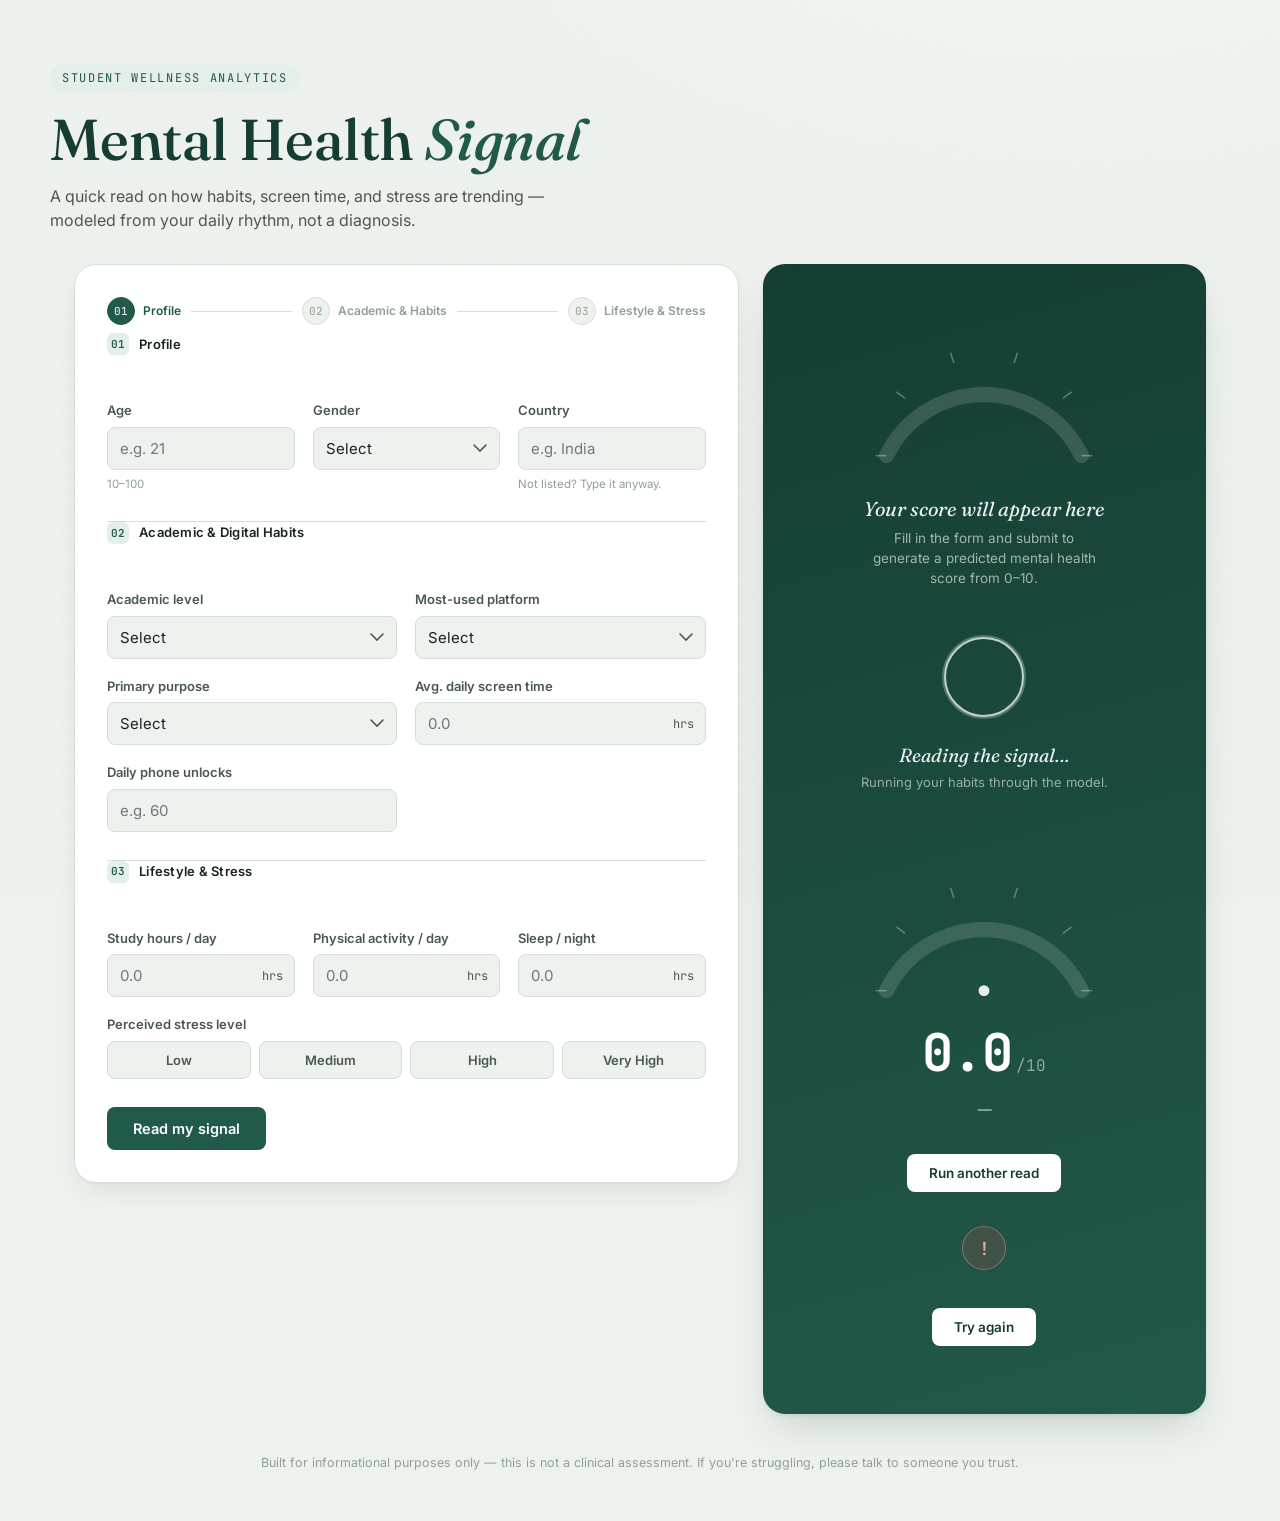
==== index.html @ 987cf957 "Add dynamic form progress indicator" ====
<!DOCTYPE html>
<html lang="en">
<head>
<meta charset="UTF-8" />
<meta name="viewport" content="width=device-width, initial-scale=1.0" />
<title>Mental Health Signal — Student Wellness Analytics</title>
<link rel="preconnect" href="https://fonts.googleapis.com">
<link rel="preconnect" href="https://fonts.gstatic.com" crossorigin>
<link href="https://fonts.googleapis.com/css2?family=Fraunces:ital,opsz,wght@0,9..144,400;0,9..144,500;0,9..144,600;1,9..144,500&family=Inter:wght@400;500;600;700&family=JetBrains+Mono:wght@400;500;700&display=swap" rel="stylesheet">
<link rel="stylesheet" href="style.css" />
</head>
<body>

<div class="noise-overlay" aria-hidden="true"></div>

<header class="site-header">
  <div class="header-inner">
    <span class="eyebrow">Student Wellness Analytics</span>
    <h1 class="title">Mental Health <em>Signal</em></h1>
    <p class="subtitle">A quick read on how habits, screen time, and stress are trending — modeled from your daily rhythm, not a diagnosis.</p>
  </div>
</header>

<main class="layout">

  <!-- FORM PANEL -->
  <section class="panel form-panel" aria-labelledby="form-heading">
    <form id="predict-form" novalidate>
      <div class="form-progress">
    <div class="progress-step active" data-step="1">
        <span>01</span>
        <p>Profile</p>
    </div>

    <div class="progress-line"></div>

    <div class="progress-step" data-step="2">
        <span>02</span>
        <p>Academic & Habits</p>
    </div>

    <div class="progress-line"></div>

    <div class="progress-step" data-step="3">
        <span>03</span>
        <p>Lifestyle & Stress</p>
    </div>
</div>

      <fieldset class="group form-step" data-step="1">
        <legend><span class="legend-index">01</span> Profile</legend>
        <div class="grid grid-3">
          <div class="field">
            <label for="age">Age</label>
            <input type="number" id="age" name="age" min="10" max="100" step="1" required placeholder="e.g. 21" />
            <span class="hint">10–100</span>
            <span class="error-msg" data-for="age"></span>
          </div>
          <div class="field">
            <label for="gender">Gender</label>
            <select id="gender" name="gender" required>
              <option value="" disabled selected hidden>Select</option>
              <option value="Male">Male</option>
              <option value="Female">Female</option>
            </select>
            <span class="error-msg" data-for="gender"></span>
          </div>
          <div class="field">
            <label for="country">Country</label>
            <input type="text" id="country" name="country" list="country-list" required placeholder="e.g. India" autocomplete="off" />
            <datalist id="country-list">
              <option value="India"></option>
              <option value="USA"></option>
              <option value="Canada"></option>
              <option value="Australia"></option>
              <option value="UK"></option>
              <option value="Germany"></option>
              <option value="Mexico"></option>
              <option value="Turkey"></option>
              <option value="France"></option>
            </datalist>
            <span class="hint">Not listed? Type it anyway.</span>
            <span class="error-msg" data-for="country"></span>
          </div>
        </div>
      </fieldset>

      <fieldset class="group form-step" data-step="2">
        <legend><span class="legend-index">02</span> Academic &amp; Digital Habits</legend>
        <div class="grid grid-2">
          <div class="field">
            <label for="academic_level">Academic level</label>
            <select id="academic_level" name="academic_level" required>
              <option value="" disabled selected hidden>Select</option>
              <option value="High School">High School</option>
              <option value="Undergraduate">Undergraduate</option>
              <option value="Graduate">Graduate</option>
            </select>
            <span class="error-msg" data-for="academic_level"></span>
          </div>
          <div class="field">
            <label for="most_used_platform">Most-used platform</label>
            <select id="most_used_platform" name="most_used_platform" required>
              <option value="" disabled selected hidden>Select</option>
              <option value="Facebook">Facebook</option>
              <option value="Instagram">Instagram</option>
              <option value="Snapchat">Snapchat</option>
              <option value="Twitter">Twitter</option>
              <option value="YouTube">YouTube</option>
              <option value="TikTok">TikTok</option>
              <option value="LinkedIn">LinkedIn</option>
              <option value="LINE">LINE</option>
              <option value="KakaoTalk">KakaoTalk</option>
              <option value="VKontakte">VKontakte</option>
              <option value="WhatsApp">WhatsApp</option>
              <option value="WeChat">WeChat</option>
            </select>
            <span class="error-msg" data-for="most_used_platform"></span>
          </div>
          <div class="field">
            <label for="purpose_of_use">Primary purpose</label>
            <select id="purpose_of_use" name="purpose_of_use" required>
              <option value="" disabled selected hidden>Select</option>
              <option value="Networking">Networking</option>
              <option value="Education">Education</option>
              <option value="Entertainment">Entertainment</option>
              <option value="News">News</option>
            </select>
            <span class="error-msg" data-for="purpose_of_use"></span>
          </div>
          <div class="field">
            <label for="avg_daily_usage_hours">Avg. daily screen time</label>
            <div class="unit-input">
              <input type="number" id="avg_daily_usage_hours" name="avg_daily_usage_hours" min="0" max="24" step="0.1" required placeholder="0.0" />
              <span class="unit">hrs</span>
            </div>
            <span class="error-msg" data-for="avg_daily_usage_hours"></span>
          </div>
          <div class="field">
            <label for="daily_unlocks">Daily phone unlocks</label>
            <input type="number" id="daily_unlocks" name="daily_unlocks" min="0" step="1" required placeholder="e.g. 60" />
            <span class="error-msg" data-for="daily_unlocks"></span>
          </div>
        </div>
      </fieldset>

      <fieldset class="group form-step" data-step="3">
        <legend><span class="legend-index">03</span> Lifestyle &amp; Stress</legend>
        <div class="grid grid-3">
          <div class="field">
            <label for="study_hours">Study hours / day</label>
            <div class="unit-input">
              <input type="number" id="study_hours" name="study_hours" min="0" max="24" step="0.1" required placeholder="0.0" />
              <span class="unit">hrs</span>
            </div>
            <span class="error-msg" data-for="study_hours"></span>
          </div>
          <div class="field">
            <label for="physical_activity_hours">Physical activity / day</label>
            <div class="unit-input">
              <input type="number" id="physical_activity_hours" name="physical_activity_hours" min="0" max="24" step="0.1" required placeholder="0.0" />
              <span class="unit">hrs</span>
            </div>
            <span class="error-msg" data-for="physical_activity_hours"></span>
          </div>
          <div class="field">
            <label for="sleep_hours_per_night">Sleep / night</label>
            <div class="unit-input">
              <input type="number" id="sleep_hours_per_night" name="sleep_hours_per_night" min="0" max="24" step="0.1" required placeholder="0.0" />
              <span class="unit">hrs</span>
            </div>
            <span class="error-msg" data-for="sleep_hours_per_night"></span>
          </div>
          <div class="field field-span">
            <label for="stress_level">Perceived stress level</label>
            <div class="segmented" id="stress_level_group" data-name="stress_level">
              <button type="button" class="seg-btn" data-value="Low">Low</button>
              <button type="button" class="seg-btn" data-value="Medium">Medium</button>
              <button type="button" class="seg-btn" data-value="High">High</button>
              <button type="button" class="seg-btn" data-value="Very High">Very High</button>
            </div>
            <input type="hidden" id="stress_level" name="stress_level" required />
            <span class="error-msg" data-for="stress_level"></span>
          </div>
        </div>
      </fieldset>

      <div class="form-footer">
        <button type="submit" class="submit-btn" id="submit-btn">
          <span class="btn-label">Read my signal</span>
          <span class="btn-spinner" aria-hidden="true"></span>
        </button>
      </div>
    </form>
  </section>

  <!-- RESULT PANEL -->
  <aside class="panel result-panel" aria-live="polite">
    <div class="result-inner" id="result-inner">

      <div class="state state-idle" id="state-idle">
        <svg class="gauge gauge-idle" viewBox="0 0 240 160" aria-hidden="true">
          <path class="gauge-track" d="M 30 140 A 100 100 0 0 1 210 140" />
          <g class="gauge-ticks"></g>
        </svg>
        <p class="idle-label">Your score will appear here</p>
        <p class="idle-copy">Fill in the form and submit to generate a predicted mental health score from 0–10.</p>
      </div>

      <div class="state state-loading" id="state-loading" hidden>
        <div class="pulse-ring"></div>
        <p class="loading-label">Reading the signal…</p>
        <p class="loading-copy">Running your habits through the model.</p>
      </div>

      <div class="state state-result" id="state-result" hidden>
        <svg class="gauge gauge-result" viewBox="0 0 240 160" aria-hidden="true">
          <defs>
            <linearGradient id="gaugeGradient" x1="0%" y1="0%" x2="100%" y2="0%">
              <stop offset="0%" stop-color="#D9534F"/>
              <stop offset="45%" stop-color="#E3B341"/>
              <stop offset="100%" stop-color="#4C9A78"/>
            </linearGradient>
          </defs>
          <path class="gauge-track" d="M 30 140 A 100 100 0 0 1 210 140" />
          <path class="gauge-fill" id="gauge-fill" d="M 30 140 A 100 100 0 0 1 210 140" />
          <g class="gauge-ticks"></g>
          <circle class="gauge-needle-hub" cx="120" cy="140" r="5" />
        </svg>
        <div class="score-readout">
          <span class="score-number" id="score-number">0.0</span>
          <span class="score-max">/10</span>
        </div>
        <p class="score-band" id="score-band">—</p>
        <p class="score-context" id="score-context"></p>
        <button type="button" class="reset-btn" id="reset-btn">Run another read</button>
      </div>

      <div class="state state-error" id="state-error" hidden>
        <div class="error-icon" aria-hidden="true">!</div>
        <p class="error-copy" id="error-copy"></p>
        <button type="button" class="reset-btn" id="error-retry-btn">Try again</button>
      </div>

    </div>
  </aside>

</main>

<footer class="site-footer">
  <p>Built for informational purposes only — this is not a clinical assessment. If you're struggling, please talk to someone you trust.</p>
</footer>

<script src="script.js"></script>
</body>
</html>
---- style.css ----
/* =========================================================
   TOKENS
   ========================================================= */
:root {
  --ink:        #182420;
  --ink-soft:   #4A5850;
  --paper:      #EEF2EE;
  --paper-deep: #E2E8E1;
  --surface:    #FFFFFF;
  --line:       #D6DED5;

  --pine:       #21594A;
  --pine-deep:  #163D33;
  --pine-tint:  #E4EFE9;

  --amber:      #E3B341;
  --coral:      #D9534F;
  --sage:       #4C9A78;

  --font-display: 'Fraunces', Georgia, serif;
  --font-body:    'Inter', -apple-system, sans-serif;
  --font-mono:    'JetBrains Mono', 'SFMono-Regular', monospace;

  --radius-sm: 8px;
  --radius-md: 14px;
  --radius-lg: 22px;

  --shadow-card: 0 1px 2px rgba(24,36,32,0.04), 0 12px 28px -8px rgba(24,36,32,0.10);
  --shadow-lift: 0 2px 4px rgba(24,36,32,0.06), 0 20px 40px -12px rgba(22,61,51,0.20);
}

* { box-sizing: border-box; }

html { -webkit-font-smoothing: antialiased; }

body {
  margin: 0;
  background:
    radial-gradient(1200px 600px at 85% -10%, #F4F8F3 0%, transparent 55%),
    var(--paper);
  color: var(--ink);
  font-family: var(--font-body);
  line-height: 1.5;
  position: relative;
}

.noise-overlay {
  position: fixed;
  inset: 0;
  pointer-events: none;
  z-index: 0;
  opacity: 0.025;
  background-image: url("data:image/svg+xml,%3Csvg xmlns='http://www.w3.org/2000/svg' width='90' height='90'%3E%3Cfilter id='n'%3E%3CfeTurbulence type='fractalNoise' baseFrequency='0.9' numOctaves='2' stitchTiles='stitch'/%3E%3C/filter%3E%3Crect width='100%25' height='100%25' filter='url(%23n)'/%3E%3C/svg%3E");
}

/* =========================================================
   HEADER
   ========================================================= */
.site-header {
  padding: 64px 24px 32px;
  position: relative;
  z-index: 1;
}

.header-inner {
  max-width: 1180px;
  margin: 0 auto;
}

.eyebrow {
  display: inline-block;
  font-family: var(--font-mono);
  font-size: 12px;
  letter-spacing: 0.14em;
  text-transform: uppercase;
  color: var(--pine);
  background: var(--pine-tint);
  padding: 5px 12px;
  border-radius: 100px;
  margin-bottom: 18px;
}

.title {
  font-family: var(--font-display);
  font-weight: 500;
  font-size: clamp(2.4rem, 5vw, 3.6rem);
  line-height: 1.05;
  margin: 0 0 14px;
  letter-spacing: -0.01em;
  color: var(--pine-deep);
}

.title em {
  font-style: italic;
  font-weight: 500;
  color: var(--pine);
}

.subtitle {
  max-width: 560px;
  font-size: 16px;
  color: var(--ink-soft);
  margin: 0;
}

/* =========================================================
   LAYOUT
   ========================================================= */
.layout {
  max-width: 1180px;
  margin: 0 auto;
  padding: 0 24px 40px;
  display: grid;
  grid-template-columns: 1.5fr 1fr;
  gap: 24px;
  align-items: start;
  position: relative;
  z-index: 1;
}

.panel {
  background: var(--surface);
  border-radius: var(--radius-lg);
  border: 1px solid var(--line);
  box-shadow: var(--shadow-card);
}

.form-panel { padding: 8px 32px 32px; }

.result-panel {
  position: sticky;
  top: 24px;
  min-height: 520px;
  background: linear-gradient(165deg, var(--pine-deep) 0%, var(--pine) 100%);
  border: none;
  box-shadow: var(--shadow-lift);
  display: flex;
  color: #EAF3EE;
}

/* =========================================================
   FORM
   ========================================================= */
fieldset.group {
  border: none;
  margin: 0;
  padding: 28px 0;
  border-bottom: 1px solid var(--line);
}
fieldset.group:last-of-type { border-bottom: none; padding-bottom: 8px; }

legend {
  font-family: var(--font-body);
  font-weight: 600;
  font-size: 13px;
  letter-spacing: 0.02em;
  color: var(--ink);
  display: flex;
  align-items: center;
  gap: 10px;
  padding: 0;
  margin-bottom: 18px;
}

.legend-index {
  font-family: var(--font-mono);
  font-size: 11px;
  color: var(--pine);
  background: var(--pine-tint);
  width: 22px;
  height: 22px;
  border-radius: 6px;
  display: inline-flex;
  align-items: center;
  justify-content: center;
}

.grid {
  display: grid;
  gap: 18px;
}
.grid-2 { grid-template-columns: repeat(2, 1fr); }
.grid-3 { grid-template-columns: repeat(3, 1fr); }

.field { display: flex; flex-direction: column; gap: 6px; position: relative; }
.field-span { grid-column: 1 / -1; }

label {
  font-size: 13px;
  font-weight: 600;
  color: var(--ink-soft);
}

input[type="text"],
input[type="number"],
select {
  font-family: var(--font-body);
  font-size: 15px;
  color: var(--ink);
  background: var(--paper);
  border: 1.5px solid var(--line);
  border-radius: var(--radius-sm);
  padding: 11px 12px;
  width: 100%;
  transition: border-color 0.15s ease, background 0.15s ease, box-shadow 0.15s ease;
  appearance: none;
}

select {
  background-image: url("data:image/svg+xml,%3Csvg xmlns='http://www.w3.org/2000/svg' width='14' height='9'%3E%3Cpath d='M1 1l6 6 6-6' stroke='%234A5850' stroke-width='1.6' fill='none' stroke-linecap='round'/%3E%3C/svg%3E");
  background-repeat: no-repeat;
  background-position: right 12px center;
  padding-right: 34px;
  cursor: pointer;
}

input:hover, select:hover { border-color: #B9C6B7; }

input:focus, select:focus {
  outline: none;
  border-color: var(--pine);
  background: var(--surface);
  box-shadow: 0 0 0 3px var(--pine-tint);
}

input:invalid:not(:placeholder-shown):not(:focus) {
  border-color: var(--coral);
}

.field.field-error input,
.field.field-error select {
  border-color: var(--coral);
  background: #FBEEEE;
}

.unit-input { position: relative; }
.unit-input input { padding-right: 44px; }
.unit-input .unit {
  position: absolute;
  right: 12px;
  top: 50%;
  transform: translateY(-50%);
  font-family: var(--font-mono);
  font-size: 12px;
  color: var(--ink-soft);
  pointer-events: none;
}

.hint {
  font-size: 11.5px;
  color: #90A096;
}

.error-msg {
  font-size: 12px;
  color: var(--coral);
  min-height: 0;
  display: none;
}
.field.field-error .error-msg { display: block; }

/* segmented control for stress level */
.segmented {
  display: grid;
  grid-template-columns: repeat(4, 1fr);
  gap: 8px;
}

.seg-btn {
  font-family: var(--font-body);
  font-size: 13px;
  font-weight: 600;
  color: var(--ink-soft);
  background: var(--paper);
  border: 1.5px solid var(--line);
  border-radius: var(--radius-sm);
  padding: 10px 8px;
  cursor: pointer;
  transition: all 0.15s ease;
}
.seg-btn:hover { border-color: #B9C6B7; color: var(--ink); }
.seg-btn.active {
  background: var(--pine);
  border-color: var(--pine);
  color: #fff;
}
.seg-btn[data-value="Very High"].active { background: var(--coral); border-color: var(--coral); }
.seg-btn[data-value="High"].active { background: #C97C3B; border-color: #C97C3B; }

/* footer / submit */
.form-footer {
  display: flex;
  align-items: center;
  justify-content: space-between;
  gap: 16px;
  padding-top: 20px;
}

.api-note {
  font-family: var(--font-mono);
  font-size: 11.5px;
  color: #90A096;
  margin: 0;
}
.api-note code {
  background: var(--paper-deep);
  padding: 2px 5px;
  border-radius: 4px;
}

.submit-btn {
  position: relative;
  font-family: var(--font-body);
  font-weight: 600;
  font-size: 14.5px;
  color: #fff;
  background: var(--pine);
  border: none;
  border-radius: var(--radius-sm);
  padding: 13px 26px;
  cursor: pointer;
  display: inline-flex;
  align-items: center;
  gap: 10px;
  transition: background 0.15s ease, transform 0.1s ease;
  white-space: nowrap;
}
.submit-btn:hover { background: var(--pine-deep); }
.submit-btn:active { transform: scale(0.98); }
.submit-btn:disabled { opacity: 0.75; cursor: progress; }

.btn-spinner {
  display: none;
  width: 14px;
  height: 14px;
  border-radius: 50%;
  border: 2px solid rgba(255,255,255,0.35);
  border-top-color: #fff;
  animation: spin 0.7s linear infinite;
}
.submit-btn.loading .btn-label { opacity: 0.85; }
.submit-btn.loading .btn-spinner { display: inline-block; }

@keyframes spin { to { transform: rotate(360deg); } }

/* =========================================================
   RESULT PANEL
   ========================================================= */
.result-inner {
  width: 100%;
  padding: 40px 32px;
  display: flex;
  flex-direction: column;
  align-items: center;
  text-align: center;
  gap: 6px;
}

.state { width: 100%; display: flex; flex-direction: column; align-items: center; }

/* gauge */
.gauge { width: 100%; max-width: 260px; overflow: visible; margin-bottom: 8px; }
.gauge-track {
  fill: none;
  stroke: rgba(255,255,255,0.14);
  stroke-width: 14;
  stroke-linecap: round;
}
.gauge-fill {
  fill: none;
  stroke: url(#gaugeGradient);
  stroke-width: 14;
  stroke-linecap: round;
  stroke-dasharray: 314;
  stroke-dashoffset: 314;
  transition: stroke-dashoffset 1.1s cubic-bezier(0.22, 1, 0.36, 1);
}
.gauge-needle-hub { fill: #fff; opacity: 0.9; }
.gauge-ticks line { stroke: rgba(255,255,255,0.3); stroke-width: 1.5; }

.idle-label {
  font-family: var(--font-display);
  font-size: 20px;
  font-style: italic;
  color: #EAF3EE;
  margin: 8px 0 4px;
}
.idle-copy {
  font-size: 13.5px;
  color: rgba(234,243,238,0.65);
  max-width: 230px;
  margin: 0;
}

/* loading */
.state-loading { padding: 40px 0; }
.pulse-ring {
  width: 84px;
  height: 84px;
  border-radius: 50%;
  border: 2px solid rgba(255,255,255,0.25);
  position: relative;
  margin-bottom: 22px;
}
.pulse-ring::before, .pulse-ring::after {
  content: "";
  position: absolute;
  inset: 0;
  border-radius: 50%;
  border: 2px solid rgba(234,243,238,0.55);
  animation: pulse-out 1.8s ease-out infinite;
}
.pulse-ring::after { animation-delay: 0.6s; }
@keyframes pulse-out {
  0% { transform: scale(0.6); opacity: 0.9; }
  100% { transform: scale(1.9); opacity: 0; }
}
.loading-label {
  font-family: var(--font-display);
  font-style: italic;
  font-size: 19px;
  margin: 0 0 4px;
}
.loading-copy { font-size: 13px; color: rgba(234,243,238,0.6); margin: 0; }

/* result */
.score-readout {
  display: flex;
  align-items: baseline;
  gap: 4px;
  margin-top: -6px;
}
.score-number {
  font-family: var(--font-mono);
  font-weight: 700;
  font-size: 52px;
  color: #fff;
  letter-spacing: -0.02em;
}
.score-max { font-family: var(--font-mono); font-size: 16px; color: rgba(234,243,238,0.55); }

.score-band {
  font-family: var(--font-display);
  font-style: italic;
  font-size: 19px;
  margin: 2px 0 10px;
}
.score-context {
  font-size: 13px;
  color: rgba(234,243,238,0.7);
  max-width: 250px;
  margin: 0 0 22px;
}

.reset-btn {
  font-family: var(--font-body);
  font-weight: 600;
  font-size: 13.5px;
  color: var(--pine-deep);
  background: #fff;
  border: none;
  border-radius: var(--radius-sm);
  padding: 11px 22px;
  cursor: pointer;
  transition: transform 0.1s ease, box-shadow 0.15s ease;
}
.reset-btn:hover { box-shadow: 0 6px 16px rgba(0,0,0,0.18); }
.reset-btn:active { transform: scale(0.98); }

/* error state */
.state-error { padding: 28px 0; }
.error-icon {
  width: 44px;
  height: 44px;
  border-radius: 50%;
  background: rgba(217,83,79,0.18);
  color: #FF9B95;
  border: 1.5px solid rgba(255,155,149,0.4);
  display: flex;
  align-items: center;
  justify-content: center;
  font-family: var(--font-mono);
  font-weight: 700;
  font-size: 18px;
  margin-bottom: 16px;
}
.error-label {
  font-family: var(--font-display);
  font-style: italic;
  font-size: 19px;
  margin: 0 0 6px;
}
.error-copy {
  font-size: 13px;
  color: rgba(234,243,238,0.7);
  max-width: 250px;
  margin: 0 0 22px;
}

/* =========================================================
   FOOTER
   ========================================================= */
.site-footer {
  max-width: 1180px;
  margin: 0 auto;
  padding: 0 24px 48px;
  position: relative;
  z-index: 1;
}
.site-footer p {
  font-size: 12.5px;
  color: #90A096;
  text-align: center;
  margin: 0;
}
/* =========================================================
   FORM PROGRESS
   ========================================================= */

.form-progress {
  display: flex;
  align-items: center;
  padding: 24px 0 8px;
  gap: 10px;
}

.progress-step {
  display: flex;
  align-items: center;
  gap: 8px;
  color: #90A096;
  white-space: nowrap;
}

.progress-step span {
  width: 28px;
  height: 28px;
  border-radius: 50%;
  display: inline-flex;
  align-items: center;
  justify-content: center;

  font-family: var(--font-mono);
  font-size: 11px;

  background: var(--paper);
  border: 1px solid var(--line);
}

.progress-step p {
  margin: 0;
  font-size: 12px;
  font-weight: 600;
}

.progress-step.active {
  color: var(--pine);
}

.progress-step.active span {
  background: var(--pine);
  border-color: var(--pine);
  color: #fff;
}

.progress-line {
  height: 1px;
  flex: 1;
  background: var(--line);
  .progress-step.active + .progress-line {
  background: var(--pine);
}
}

/* =========================================================
   RESPONSIVE
   ========================================================= */
@media (max-width: 920px) {
  .layout { grid-template-columns: 1fr; }
  .result-panel { position: static; min-height: 420px; }
  .grid-3 { grid-template-columns: repeat(2, 1fr); }
}

@media (max-width: 560px) {
  .form-progress {
  gap: 6px;
}

.progress-step {
  flex-direction: column;
  gap: 4px;
  text-align: center;
}

.progress-step p {
  font-size: 10px;
}

.progress-line {
  margin-bottom: 18px;
}
  .site-header { padding: 44px 16px 24px; }
  .layout { padding: 0 16px 32px; gap: 16px; }
  .form-panel { padding: 4px 20px 24px; }
  .grid-2, .grid-3 { grid-template-columns: 1fr; }
  .segmented { grid-template-columns: repeat(2, 1fr); }
  .form-footer { flex-direction: column; align-items: stretch; gap: 14px; }
  .submit-btn { justify-content: center; }
  .api-note { text-align: center; }
}

@media (prefers-reduced-motion: reduce) {
  * { animation-duration: 0.001ms !important; transition-duration: 0.001ms !important; }
}
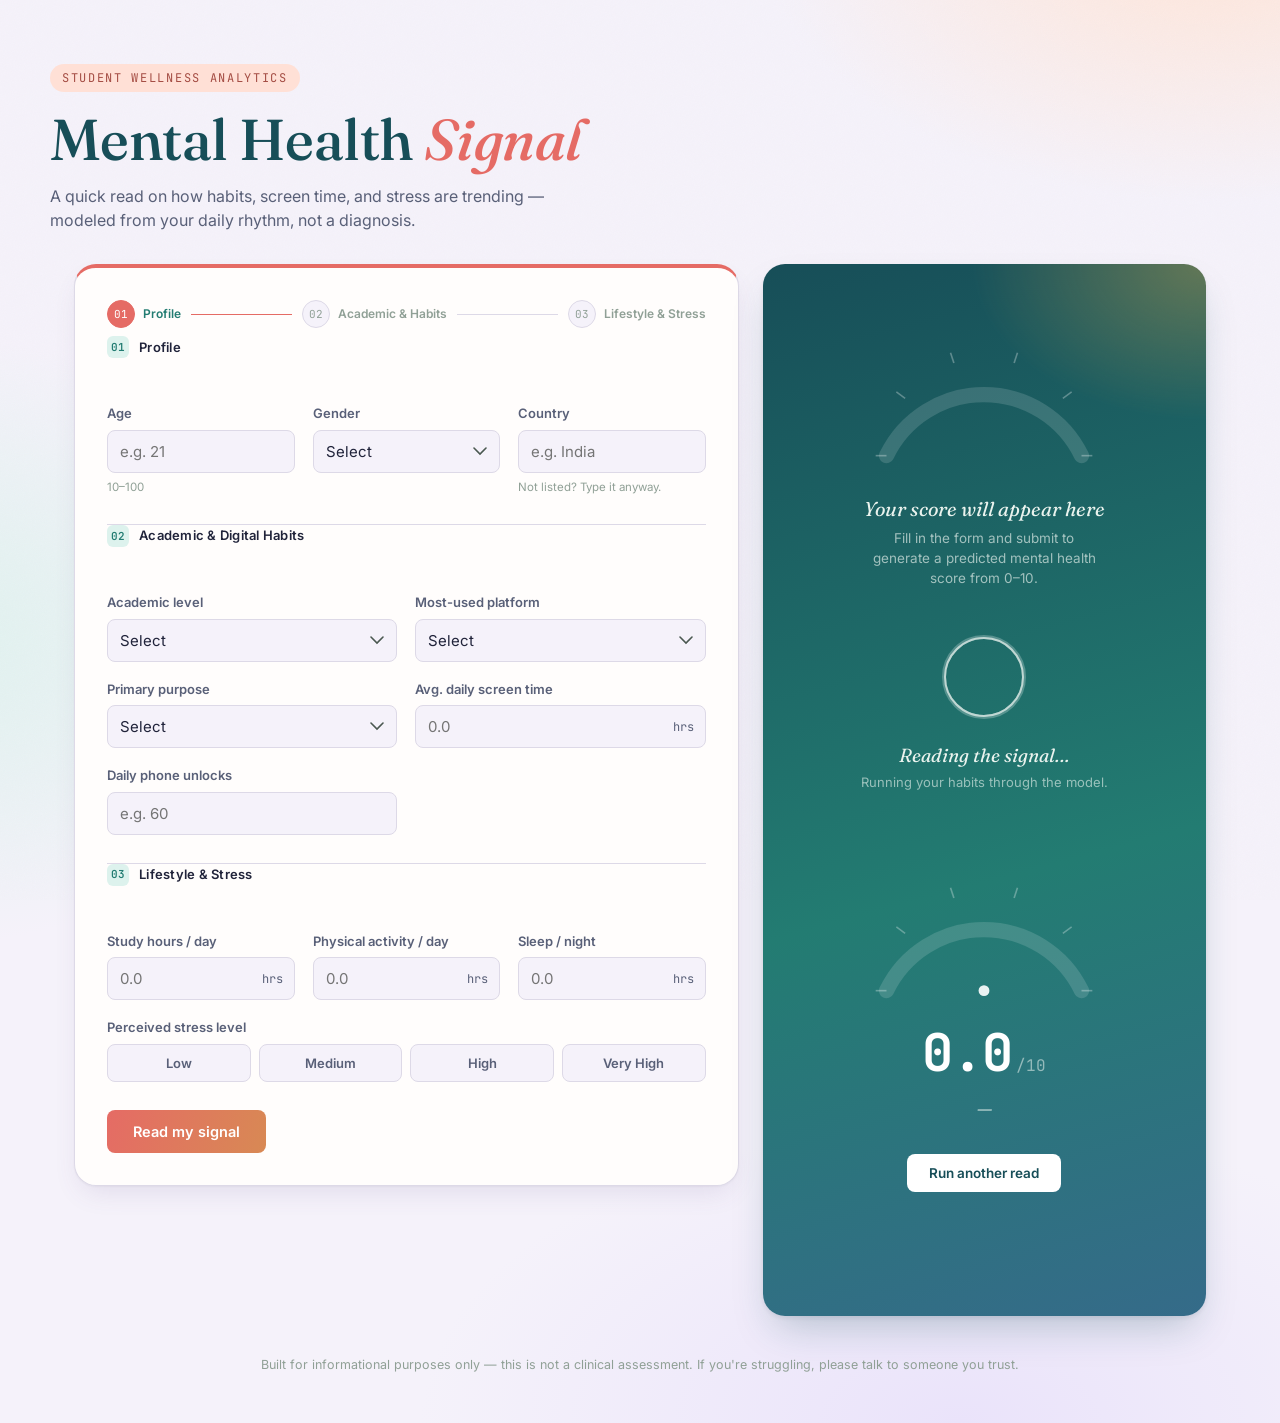
==== commit f3cdc92f: "16.09.26" ====
--- a/index.html
+++ b/index.html
@@ -237,9 +237,7 @@
       </div>
 
       <div class="state state-error" id="state-error" hidden>
-        <div class="error-icon" aria-hidden="true">!</div>
         <p class="error-copy" id="error-copy"></p>
-        <button type="button" class="reset-btn" id="error-retry-btn">Try again</button>
       </div>
 
     </div>
--- a/style.css
+++ b/style.css
@@ -2,20 +2,21 @@
    TOKENS
    ========================================================= */
 :root {
-  --ink:        #182420;
-  --ink-soft:   #4A5850;
-  --paper:      #EEF2EE;
-  --paper-deep: #E2E8E1;
-  --surface:    #FFFFFF;
-  --line:       #D6DED5;
-
-  --pine:       #21594A;
-  --pine-deep:  #163D33;
-  --pine-tint:  #E4EFE9;
-
-  --amber:      #E3B341;
-  --coral:      #D9534F;
-  --sage:       #4C9A78;
+  --ink:        #20233A;
+  --ink-soft:   #596078;
+  --paper:      #F5F2FA;
+  --paper-deep: #E9E3F2;
+  --surface:    #FFFDFC;
+  --line:       #DDD9E7;
+
+  --pine:       #237C72;
+  --pine-deep:  #174E58;
+  --pine-tint:  #DDF2ED;
+
+  --amber:      #F2B84B;
+  --coral:      #E56B65;
+  --sage:       #53A88B;
+  --lilac:      #8874C4;
 
   --font-display: 'Fraunces', Georgia, serif;
   --font-body:    'Inter', -apple-system, sans-serif;
@@ -25,8 +26,8 @@
   --radius-md: 14px;
   --radius-lg: 22px;
 
-  --shadow-card: 0 1px 2px rgba(24,36,32,0.04), 0 12px 28px -8px rgba(24,36,32,0.10);
-  --shadow-lift: 0 2px 4px rgba(24,36,32,0.06), 0 20px 40px -12px rgba(22,61,51,0.20);
+  --shadow-card: 0 1px 2px rgba(32,35,58,0.04), 0 12px 28px -8px rgba(91,73,137,0.14);
+  --shadow-lift: 0 2px 4px rgba(32,35,58,0.08), 0 20px 40px -12px rgba(23,78,88,0.28);
 }
 
 * { box-sizing: border-box; }
@@ -36,7 +37,9 @@
 body {
   margin: 0;
   background:
-    radial-gradient(1200px 600px at 85% -10%, #F4F8F3 0%, transparent 55%),
+    radial-gradient(700px 420px at 95% -5%, #FFE5D8 0%, transparent 65%),
+    radial-gradient(800px 500px at -10% 45%, #DDF2ED 0%, transparent 62%),
+    radial-gradient(900px 500px at 75% 100%, #EAE3FA 0%, transparent 60%),
     var(--paper);
   color: var(--ink);
   font-family: var(--font-body);
@@ -73,8 +76,8 @@
   font-size: 12px;
   letter-spacing: 0.14em;
   text-transform: uppercase;
-  color: var(--pine);
-  background: var(--pine-tint);
+  color: #A44C43;
+  background: #FFE0D6;
   padding: 5px 12px;
   border-radius: 100px;
   margin-bottom: 18px;
@@ -93,7 +96,7 @@
 .title em {
   font-style: italic;
   font-weight: 500;
-  color: var(--pine);
+  color: var(--coral);
 }
 
 .subtitle {
@@ -125,13 +128,18 @@
   box-shadow: var(--shadow-card);
 }
 
-.form-panel { padding: 8px 32px 32px; }
+.form-panel {
+  padding: 8px 32px 32px;
+  border-top: 4px solid var(--coral);
+}
 
 .result-panel {
   position: sticky;
   top: 24px;
   min-height: 520px;
-  background: linear-gradient(165deg, var(--pine-deep) 0%, var(--pine) 100%);
+  background:
+    radial-gradient(360px 240px at 100% 0%, rgba(242,184,75,0.34), transparent 65%),
+    linear-gradient(165deg, #174E58 0%, #237C72 58%, #356B89 100%);
   border: none;
   box-shadow: var(--shadow-lift);
   display: flex;
@@ -220,7 +228,7 @@
   outline: none;
   border-color: var(--pine);
   background: var(--surface);
-  box-shadow: 0 0 0 3px var(--pine-tint);
+  box-shadow: 0 0 0 3px rgba(35,124,114,0.18);
 }
 
 input:invalid:not(:placeholder-shown):not(:focus) {
@@ -314,7 +322,7 @@
   font-weight: 600;
   font-size: 14.5px;
   color: #fff;
-  background: var(--pine);
+  background: linear-gradient(110deg, var(--coral), #D88954);
   border: none;
   border-radius: var(--radius-sm);
   padding: 13px 26px;
@@ -325,7 +333,7 @@
   transition: background 0.15s ease, transform 0.1s ease;
   white-space: nowrap;
 }
-.submit-btn:hover { background: var(--pine-deep); }
+.submit-btn:hover { background: linear-gradient(110deg, #D95B5A, #C97846); }
 .submit-btn:active { transform: scale(0.98); }
 .submit-btn:disabled { opacity: 0.75; cursor: progress; }
 
@@ -558,8 +566,8 @@
 }
 
 .progress-step.active span {
-  background: var(--pine);
-  border-color: var(--pine);
+  background: var(--coral);
+  border-color: var(--coral);
   color: #fff;
 }
 
@@ -567,9 +575,39 @@
   height: 1px;
   flex: 1;
   background: var(--line);
-  .progress-step.active + .progress-line {
+}
+
+.progress-step.active + .progress-line {
+  background: var(--coral);
+}
+/* Completed progress step */
+
+.progress-step.completed {
+  color: var(--pine);
+}
+
+.progress-step.completed span {
   background: var(--pine);
-}
+  border-color: var(--pine);
+  color: transparent;
+  position: relative;
+}
+
+.progress-step.completed span::after {
+  content: "✓";
+  position: absolute;
+  color: #fff;
+  font-size: 14px;
+  font-weight: 700;
+}
+
+.progress-step.completed + .progress-line {
+  background: var(--pine);
+}
+
+.progress-step:nth-of-type(3).active span {
+  background: var(--lilac);
+  border-color: var(--lilac);
 }
 
 /* =========================================================
@@ -609,6 +647,7 @@
   .api-note { text-align: center; }
 }
 
+
 @media (prefers-reduced-motion: reduce) {
   * { animation-duration: 0.001ms !important; transition-duration: 0.001ms !important; }
 }
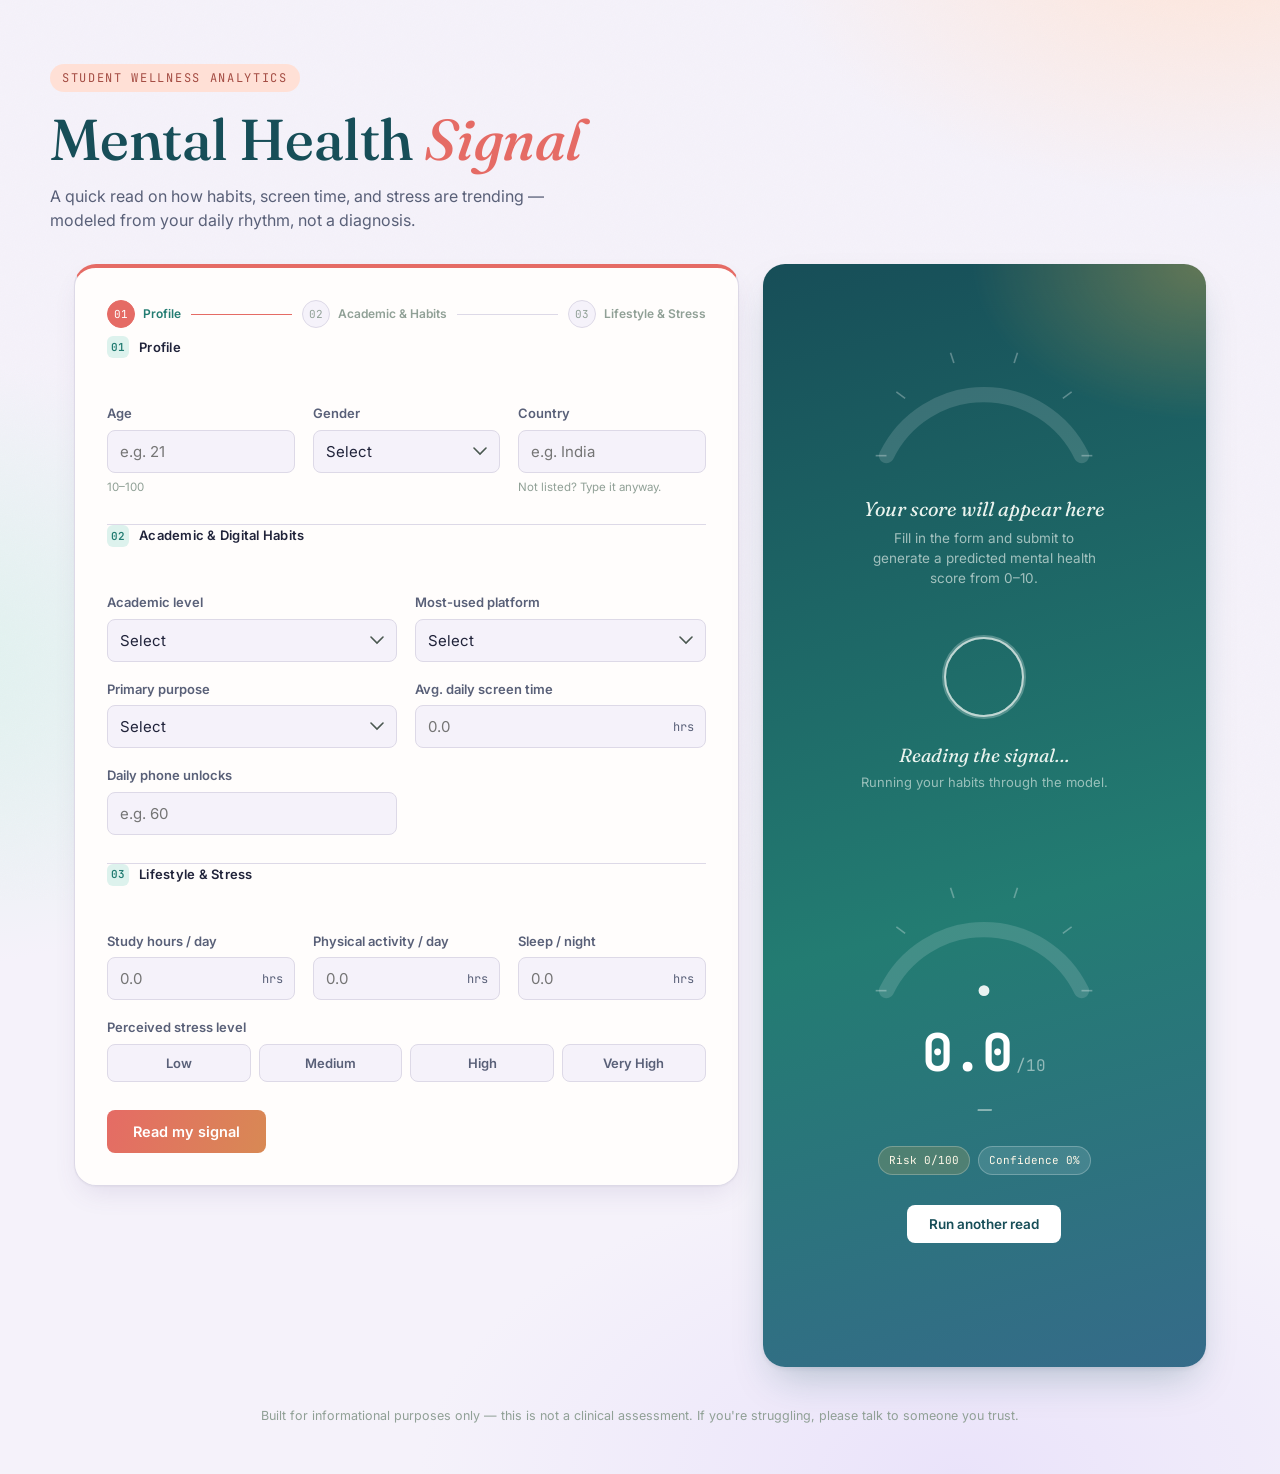
==== commit e46dd87b: "2.0-16.09.26" ====
--- a/index.html
+++ b/index.html
@@ -158,7 +158,7 @@
           <div class="field">
             <label for="physical_activity_hours">Physical activity / day</label>
             <div class="unit-input">
-              <input type="number" id="physical_activity_hours" name="physical_activity_hours" min="0" max="24" step="0.1" required placeholder="0.0" />
+              <input type="number" id="physical_activity_hours" name="physical_activity_hours" min="0" max="4.1" step="0.1" required placeholder="0.0" />
               <span class="unit">hrs</span>
             </div>
             <span class="error-msg" data-for="physical_activity_hours"></span>
@@ -233,6 +233,11 @@
         </div>
         <p class="score-band" id="score-band">—</p>
         <p class="score-context" id="score-context"></p>
+        <div class="risk-meta" aria-label="Prediction details">
+          <span class="risk-pill" id="risk-score">Risk 0/100</span>
+          <span class="confidence-pill" id="confidence-score">Confidence 0%</span>
+        </div>
+        <ul class="score-reasons" id="score-reasons"></ul>
         <button type="button" class="reset-btn" id="reset-btn">Run another read</button>
       </div>
 
--- a/style.css
+++ b/style.css
@@ -457,8 +457,42 @@
   font-size: 13px;
   color: rgba(234,243,238,0.7);
   max-width: 250px;
-  margin: 0 0 22px;
-}
+  margin: 0 0 14px;
+}
+
+.risk-meta {
+  display: flex;
+  justify-content: center;
+  flex-wrap: wrap;
+  gap: 8px;
+  margin-bottom: 10px;
+}
+
+.risk-pill,
+.confidence-pill {
+  border: 1px solid rgba(255,255,255,0.24);
+  border-radius: 100px;
+  padding: 5px 10px;
+  font-family: var(--font-mono);
+  font-size: 11px;
+  color: #FFF8E8;
+  background: rgba(242,184,75,0.18);
+}
+
+.confidence-pill {
+  background: rgba(221,242,237,0.14);
+}
+
+.score-reasons {
+  width: min(100%, 270px);
+  padding: 0 0 0 17px;
+  margin: 0 0 20px;
+  text-align: left;
+  color: rgba(234,243,238,0.76);
+  font-size: 12px;
+}
+
+.score-reasons li + li { margin-top: 4px; }
 
 .reset-btn {
   font-family: var(--font-body);
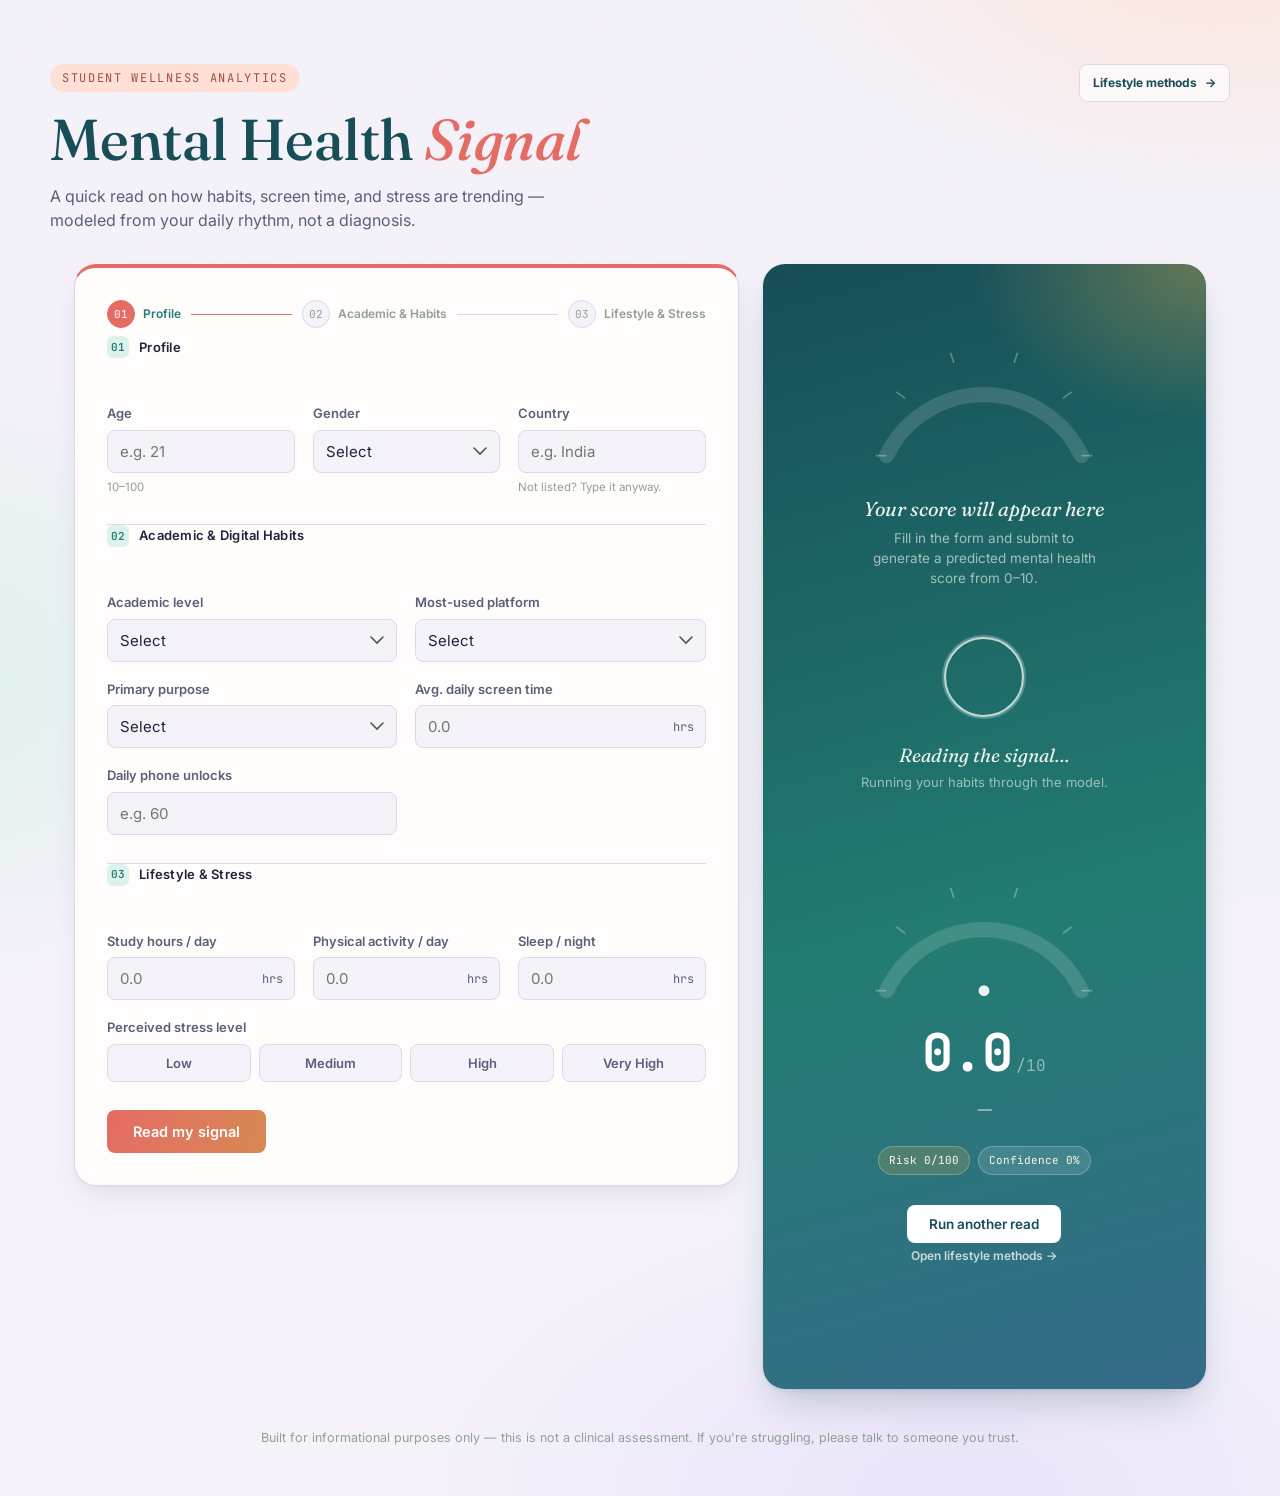
==== commit 7ef3aaaf: "lifestyle_addition" ====
--- a/index.html
+++ b/index.html
@@ -15,6 +15,7 @@
 
 <header class="site-header">
   <div class="header-inner">
+    <a class="page-nav" href="lifestyle.html">Lifestyle methods <span aria-hidden="true">→</span></a>
     <span class="eyebrow">Student Wellness Analytics</span>
     <h1 class="title">Mental Health <em>Signal</em></h1>
     <p class="subtitle">A quick read on how habits, screen time, and stress are trending — modeled from your daily rhythm, not a diagnosis.</p>
@@ -239,6 +240,7 @@
         </div>
         <ul class="score-reasons" id="score-reasons"></ul>
         <button type="button" class="reset-btn" id="reset-btn">Run another read</button>
+        <a class="result-guide-link" id="result-guide-link" href="lifestyle.html">Open lifestyle methods <span aria-hidden="true">→</span></a>
       </div>
 
       <div class="state state-error" id="state-error" hidden>
--- a/style.css
+++ b/style.css
@@ -68,6 +68,28 @@
 .header-inner {
   max-width: 1180px;
   margin: 0 auto;
+}
+
+.page-nav {
+  display: inline-flex;
+  align-items: center;
+  gap: 8px;
+  float: right;
+  color: var(--pine-deep);
+  border: 1px solid var(--line);
+  background: rgba(255,255,255,0.65);
+  border-radius: var(--radius-sm);
+  padding: 9px 13px;
+  font-size: 12px;
+  font-weight: 700;
+  text-decoration: none;
+  transition: color 0.15s ease, border-color 0.15s ease, transform 0.15s ease;
+}
+
+.page-nav:hover {
+  color: var(--coral);
+  border-color: var(--coral);
+  transform: translateY(-1px);
 }
 
 .eyebrow {
@@ -509,6 +531,16 @@
 .reset-btn:hover { box-shadow: 0 6px 16px rgba(0,0,0,0.18); }
 .reset-btn:active { transform: scale(0.98); }
 
+.result-guide-link {
+  color: rgba(234,243,238,0.82);
+  font-size: 12px;
+  font-weight: 600;
+  text-decoration: none;
+  margin-top: 4px;
+}
+
+.result-guide-link:hover { color: #fff; }
+
 /* error state */
 .state-error { padding: 28px 0; }
 .error-icon {
@@ -672,6 +704,7 @@
   margin-bottom: 18px;
 }
   .site-header { padding: 44px 16px 24px; }
+  .page-nav { float: none; margin-bottom: 24px; }
   .layout { padding: 0 16px 32px; gap: 16px; }
   .form-panel { padding: 4px 20px 24px; }
   .grid-2, .grid-3 { grid-template-columns: 1fr; }
@@ -684,4 +717,164 @@
 
 @media (prefers-reduced-motion: reduce) {
   * { animation-duration: 0.001ms !important; transition-duration: 0.001ms !important; }
+}
+
+/* =========================================================
+   LIFESTYLE METHODS PAGE
+   ========================================================= */
+.lifestyle-page {
+  --life-bg: #050505;
+  --life-surface: #0d0d0d;
+  --life-text: #f4f1ed;
+  --life-muted: #9d9690;
+  --life-line: rgba(255,255,255,0.14);
+  min-height: 100vh;
+  background:
+    radial-gradient(600px 420px at 88% 8%, rgba(148, 10, 10, 0.2), transparent 70%),
+    radial-gradient(520px 420px at 4% 72%, rgba(113, 19, 10, 0.12), transparent 72%),
+    var(--life-bg);
+  color: var(--life-text);
+}
+
+.lifestyle-header,
+.lifestyle-main,
+.lifestyle-footer {
+  max-width: 1160px;
+  margin: 0 auto;
+  position: relative;
+  z-index: 1;
+}
+
+.lifestyle-header { padding: 48px 24px 34px; }
+
+.lifestyle-back {
+  display: inline-flex;
+  align-items: center;
+  gap: 8px;
+  color: #ff6f66;
+  border: 1px solid rgba(255, 93, 86, 0.45);
+  padding: 9px 13px;
+  border-radius: 8px;
+  font-family: var(--font-mono);
+  font-size: 11px;
+  text-decoration: none;
+  text-transform: uppercase;
+  letter-spacing: 0.08em;
+  box-shadow: 0 0 18px rgba(255, 54, 48, 0.08);
+}
+
+.lifestyle-back:hover { background: rgba(255, 53, 47, 0.1); }
+
+.lifestyle-kicker {
+  color: #ff6f66;
+  font-family: var(--font-mono);
+  font-size: 11px;
+  letter-spacing: 0.16em;
+  margin: 54px 0 16px;
+  text-transform: uppercase;
+}
+
+.lifestyle-header h1 {
+  font-family: var(--font-display);
+  font-size: clamp(2.6rem, 6vw, 5.6rem);
+  font-weight: 500;
+  line-height: 0.98;
+  margin: 0;
+  max-width: 720px;
+}
+
+.lifestyle-header h1 em {
+  color: #ff5149;
+  font-style: italic;
+  text-shadow: 0 0 24px rgba(255, 44, 37, 0.45);
+}
+
+.lifestyle-intro {
+  color: var(--life-muted);
+  font-size: 16px;
+  max-width: 540px;
+  margin: 24px 0 0;
+}
+
+.zone-status {
+  border-left: 2px solid #ff5149;
+  color: #e8deda;
+  font-family: var(--font-mono);
+  font-size: 11px;
+  margin-top: 30px;
+  padding: 7px 12px;
+  text-transform: uppercase;
+  letter-spacing: 0.08em;
+}
+
+.lifestyle-main {
+  display: grid;
+  grid-template-columns: repeat(3, 1fr);
+  gap: 16px;
+  padding: 0 24px 54px;
+}
+
+.zone-card {
+  background: var(--life-surface);
+  border: 1px solid var(--life-line);
+  border-radius: 8px;
+  min-height: 430px;
+  padding: 28px 24px 26px;
+  position: relative;
+  transition: border-color 0.2s ease, box-shadow 0.2s ease, transform 0.2s ease;
+}
+
+.zone-card::before {
+  content: "";
+  height: 3px;
+  inset: 0 0 auto;
+  position: absolute;
+}
+
+.zone-card:hover,
+.zone-card.is-active { transform: translateY(-4px); }
+.zone-balanced::before { background: #54c29b; }
+.zone-warning::before { background: #f59b35; }
+.zone-danger::before { background: #ff4038; }
+.zone-balanced.is-active { border-color: #54c29b; box-shadow: 0 0 30px rgba(84, 194, 155, 0.16); }
+.zone-warning.is-active { border-color: #f59b35; box-shadow: 0 0 30px rgba(245, 155, 53, 0.2); }
+.zone-danger.is-active { border-color: #ff4038; box-shadow: 0 0 34px rgba(255, 50, 43, 0.28); }
+
+.zone-heading { display: flex; align-items: flex-start; gap: 14px; }
+.zone-index {
+  color: #77716d;
+  font-family: var(--font-mono);
+  font-size: 11px;
+  padding-top: 4px;
+}
+.zone-label {
+  font-family: var(--font-mono);
+  font-size: 11px;
+  letter-spacing: 0.08em;
+  margin: 0 0 10px;
+  text-transform: uppercase;
+}
+.zone-balanced .zone-label { color: #54c29b; }
+.zone-warning .zone-label { color: #f59b35; }
+.zone-danger .zone-label { color: #ff5149; }
+.zone-card h2 { font-family: var(--font-display); font-size: 25px; font-weight: 500; line-height: 1.08; margin: 0; }
+.zone-summary { color: var(--life-muted); font-size: 13px; margin: 24px 0 22px; min-height: 60px; }
+.method-list { border-top: 1px solid var(--life-line); list-style: none; margin: 0; padding: 8px 0 0; }
+.method-list li { color: #bbb4ae; font-size: 13px; padding: 13px 0; }
+.method-list li + li { border-top: 1px solid rgba(255,255,255,0.08); }
+.method-list strong { color: var(--life-text); display: block; font-weight: 600; margin-bottom: 3px; }
+.zone-danger .method-list strong { color: #ff7068; }
+.lifestyle-footer { color: #6f6863; font-family: var(--font-mono); font-size: 10px; letter-spacing: 0.06em; padding: 0 24px 42px; text-align: center; text-transform: uppercase; }
+
+@media (max-width: 820px) {
+  .lifestyle-main { grid-template-columns: 1fr; }
+  .zone-card { min-height: auto; }
+  .zone-summary { min-height: auto; }
+}
+
+@media (max-width: 560px) {
+  .lifestyle-header { padding: 28px 16px 28px; }
+  .lifestyle-kicker { margin-top: 42px; }
+  .lifestyle-main { padding: 0 16px 42px; }
+  .lifestyle-footer { padding-left: 16px; padding-right: 16px; }
 }
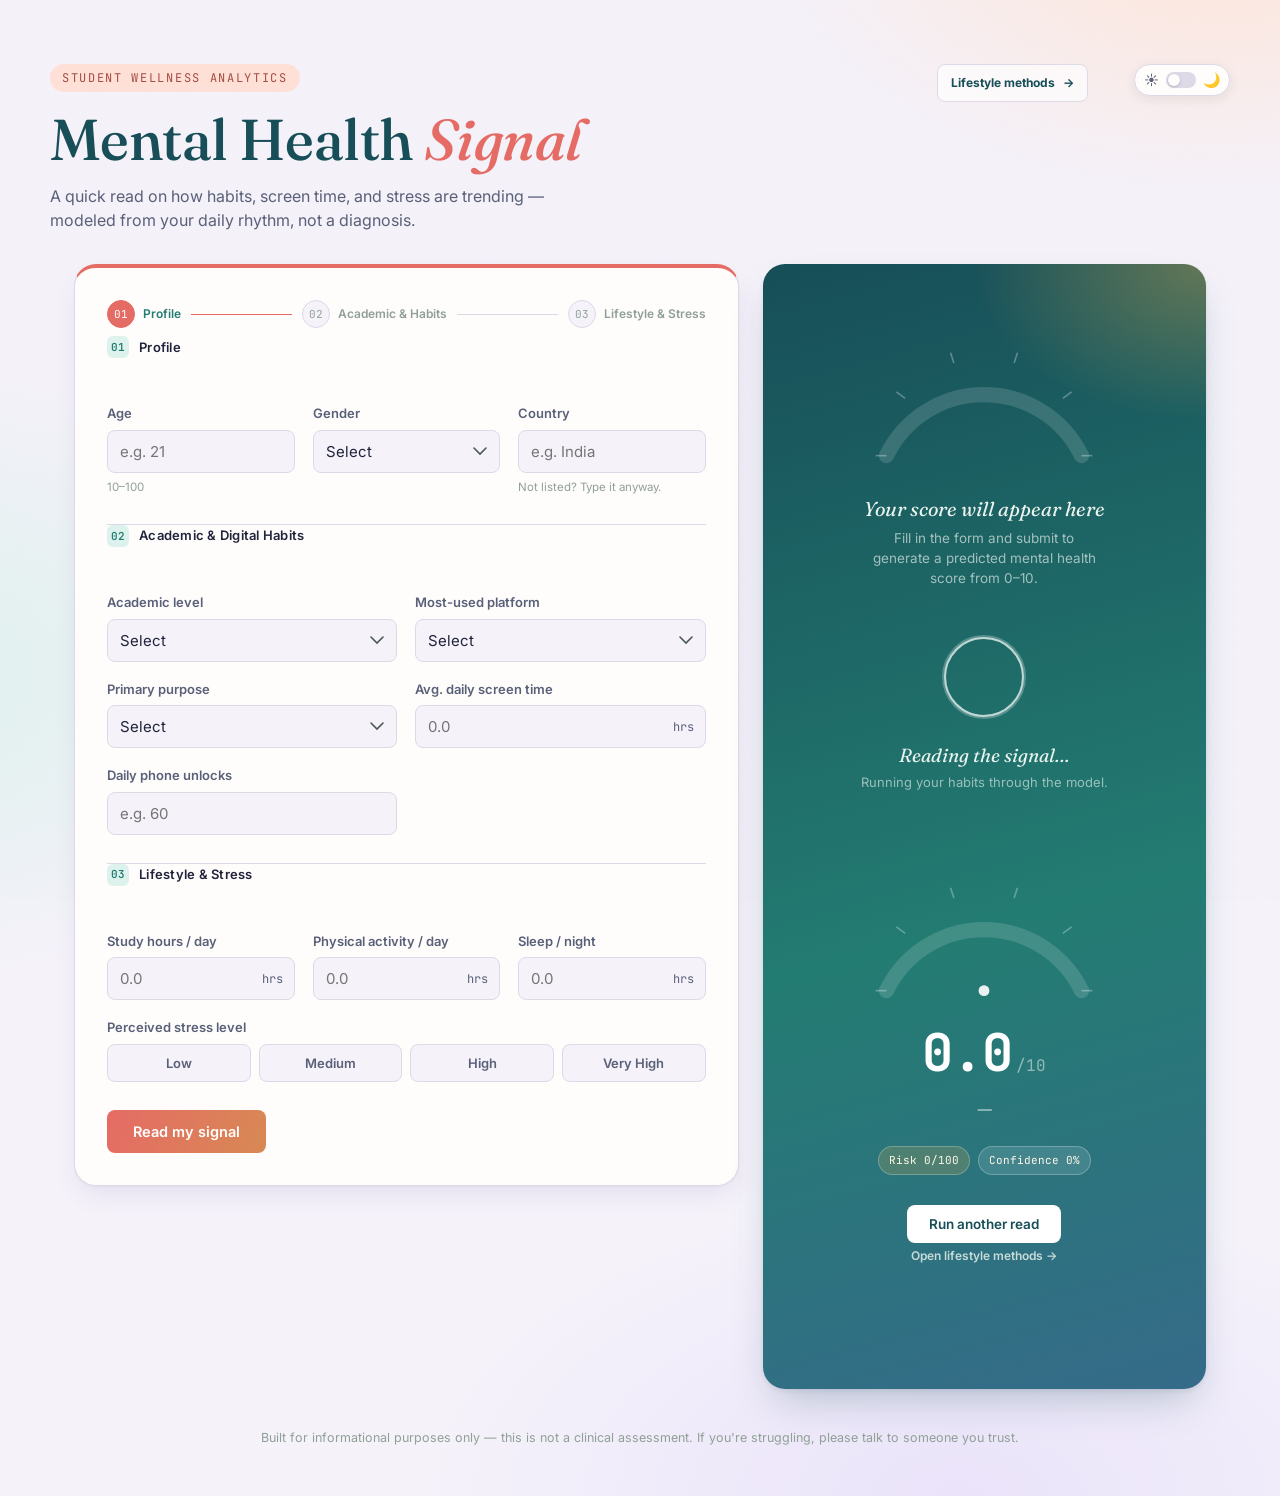
==== commit 6c2345ae: "4.O" ====
--- a/index.html
+++ b/index.html
@@ -16,6 +16,12 @@
 <header class="site-header">
   <div class="header-inner">
     <a class="page-nav" href="lifestyle.html">Lifestyle methods <span aria-hidden="true">→</span></a>
+    <!-- Theme toggle -->
+    <button class="theme-toggle" id="theme-toggle" type="button" aria-label="Switch to Dark Mode" title="Switch to Dark Mode">
+      <span class="theme-toggle-icon theme-toggle-sun" aria-hidden="true">☀️</span>
+      <span class="theme-toggle-track" aria-hidden="true"><span class="theme-toggle-thumb"></span></span>
+      <span class="theme-toggle-icon theme-toggle-moon" aria-hidden="true">🌙</span>
+    </button>
     <span class="eyebrow">Student Wellness Analytics</span>
     <h1 class="title">Mental Health <em>Signal</em></h1>
     <p class="subtitle">A quick read on how habits, screen time, and stress are trending — modeled from your daily rhythm, not a diagnosis.</p>
--- a/style.css
+++ b/style.css
@@ -8,6 +8,10 @@
   --paper-deep: #E9E3F2;
   --surface:    #FFFDFC;
   --line:       #DDD9E7;
+  --body-glow:  #FFE5D8;
+  --input-hover:#B9C6B7;
+  --hint:       #90A096;
+  --field-error:#FBEEEE;
 
   --pine:       #237C72;
   --pine-deep:  #174E58;
@@ -28,6 +32,25 @@
 
   --shadow-card: 0 1px 2px rgba(32,35,58,0.04), 0 12px 28px -8px rgba(91,73,137,0.14);
   --shadow-lift: 0 2px 4px rgba(32,35,58,0.08), 0 20px 40px -12px rgba(23,78,88,0.28);
+}
+
+body.dark-mode {
+  --ink:        #E7F0EC;
+  --ink-soft:   #B8C9C1;
+  --paper:      #15211C;
+  --paper-deep: #203129;
+  --surface:    #1D2B24;
+  --line:       #3A5045;
+  --body-glow:  #294339;
+  --input-hover:#789688;
+  --hint:       #A8BBB0;
+  --field-error:#432D2D;
+  --pine:       #65B6A4;
+  --pine-deep:  #A9D8CB;
+  --pine-tint:  #29473A;
+  --coral:      #F08A82;
+  --shadow-card: 0 1px 2px rgba(0,0,0,0.18), 0 12px 28px -8px rgba(0,0,0,0.28);
+  --shadow-lift: 0 2px 4px rgba(0,0,0,0.2), 0 20px 40px -12px rgba(0,0,0,0.38);
 }
 
 * { box-sizing: border-box; }
@@ -45,6 +68,15 @@
   font-family: var(--font-body);
   line-height: 1.5;
   position: relative;
+  transition: background-color 0.25s ease, color 0.25s ease;
+}
+
+body.dark-mode {
+  background:
+    radial-gradient(700px 420px at 95% -5%, #3A302B 0%, transparent 65%),
+    radial-gradient(800px 500px at -10% 45%, #203C35 0%, transparent 62%),
+    radial-gradient(900px 500px at 75% 100%, #2D2940 0%, transparent 60%),
+    var(--paper);
 }
 
 .noise-overlay {
@@ -68,7 +100,49 @@
 .header-inner {
   max-width: 1180px;
   margin: 0 auto;
-}
+  position: relative;
+}
+
+/* Theme toggle */
+.theme-toggle {
+  position: absolute;
+  top: 0;
+  right: 0;
+  display: inline-flex;
+  align-items: center;
+  gap: 7px;
+  padding: 7px 9px;
+  border: 1px solid var(--line);
+  border-radius: 100px;
+  background: var(--surface);
+  color: var(--ink-soft);
+  box-shadow: 0 3px 12px rgba(24,36,32,0.08);
+  cursor: pointer;
+  font: inherit;
+  transition: background-color 0.25s ease, border-color 0.25s ease, color 0.25s ease;
+}
+.theme-toggle:hover { border-color: var(--input-hover); }
+.theme-toggle:focus-visible { outline: 3px solid var(--pine-tint); outline-offset: 2px; }
+.theme-toggle-icon { font-size: 14px; line-height: 1; }
+.theme-toggle-track {
+  width: 30px;
+  height: 16px;
+  padding: 2px;
+  border-radius: 100px;
+  background: var(--line);
+  transition: background-color 0.25s ease;
+}
+.theme-toggle-thumb {
+  display: block;
+  width: 12px;
+  height: 12px;
+  border-radius: 50%;
+  background: var(--surface);
+  box-shadow: 0 1px 3px rgba(0,0,0,0.2);
+  transition: transform 0.25s ease;
+}
+body.dark-mode .theme-toggle-track { background: var(--pine); }
+body.dark-mode .theme-toggle-thumb { transform: translateX(14px); }
 
 .page-nav {
   display: inline-flex;
@@ -83,6 +157,7 @@
   font-size: 12px;
   font-weight: 700;
   text-decoration: none;
+  margin-right: 142px;
   transition: color 0.15s ease, border-color 0.15s ease, transform 0.15s ease;
 }
 
@@ -148,6 +223,7 @@
   border-radius: var(--radius-lg);
   border: 1px solid var(--line);
   box-shadow: var(--shadow-card);
+  transition: background-color 0.25s ease, border-color 0.25s ease, box-shadow 0.25s ease;
 }
 
 .form-panel {
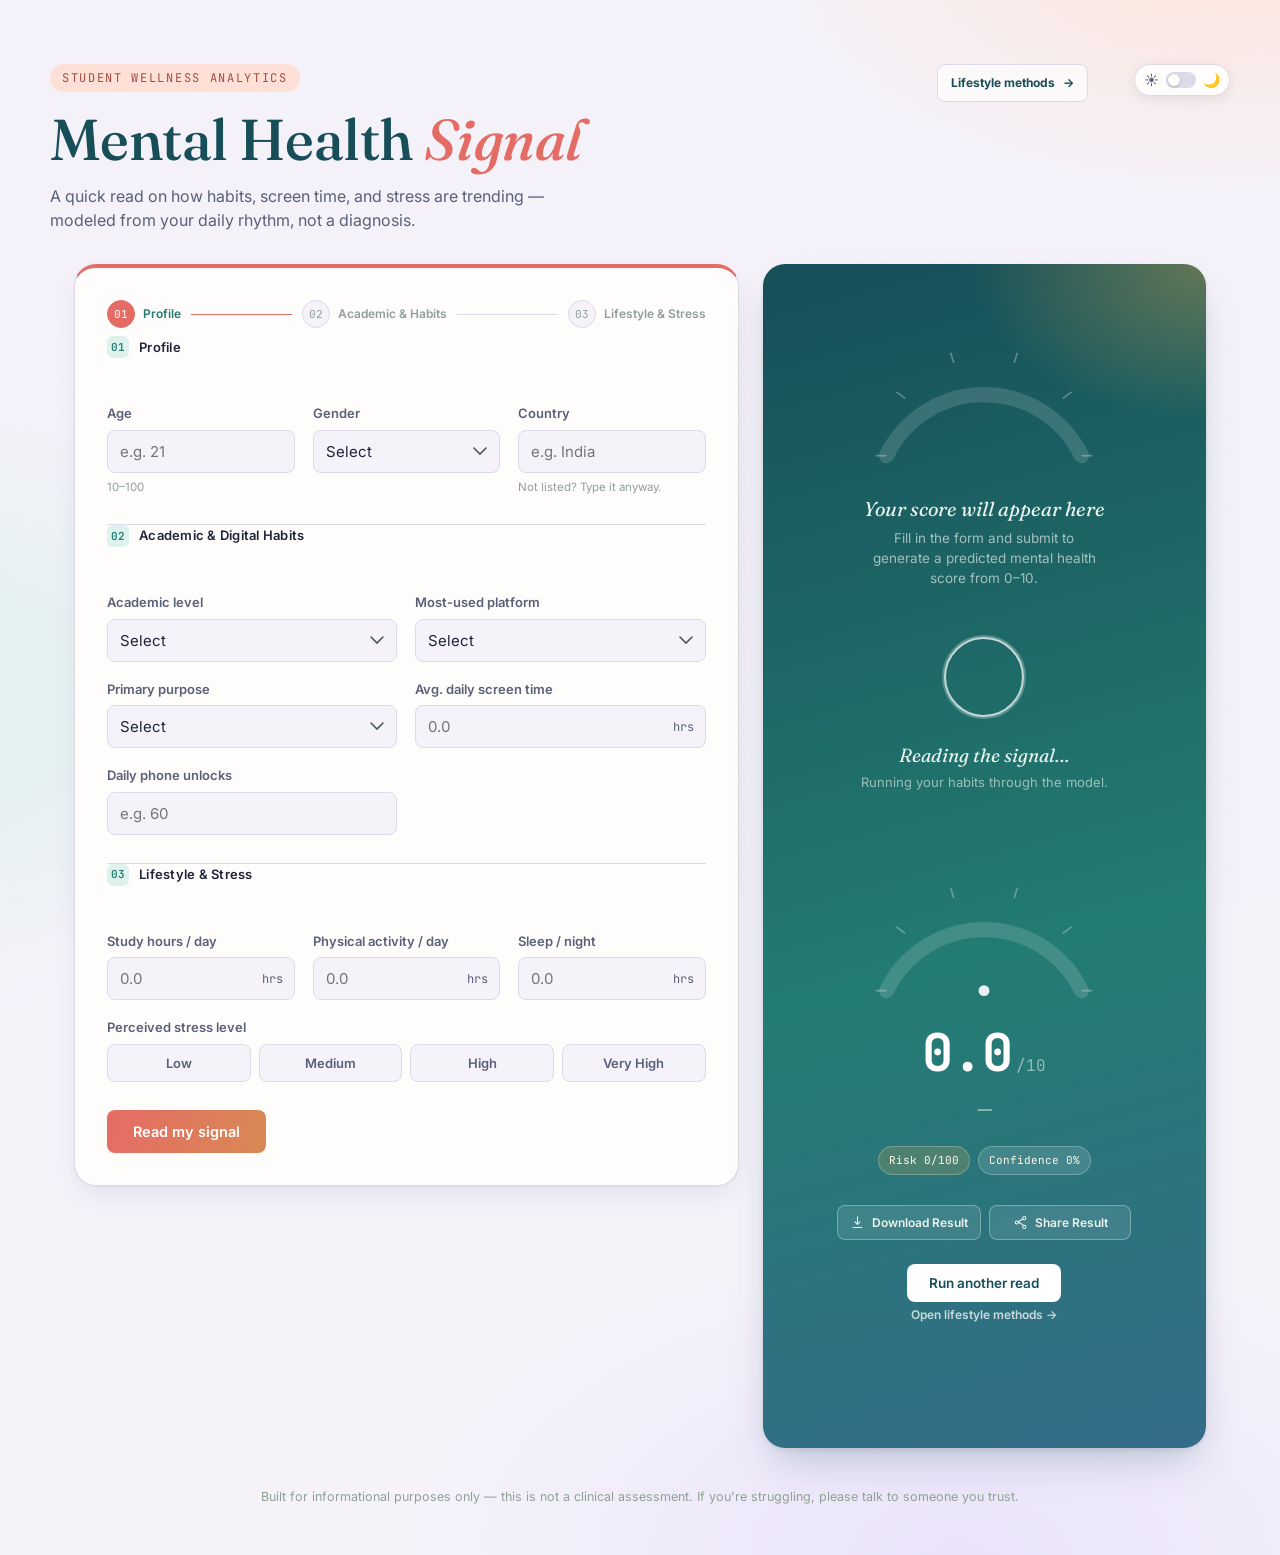
==== commit 731eeab6: "Add result share and download feature" ====
--- a/index.html
+++ b/index.html
@@ -245,6 +245,17 @@
           <span class="confidence-pill" id="confidence-score">Confidence 0%</span>
         </div>
         <ul class="score-reasons" id="score-reasons"></ul>
+        <div class="result-actions" aria-label="Result actions">
+          <button type="button" class="result-action-btn" id="download-result-btn" aria-label="Download your mental health signal result">
+            <svg aria-hidden="true" viewBox="0 0 24 24" focusable="false"><path d="M12 3v12m0 0 4-4m-4 4-4-4M5 20h14" /></svg>
+            <span>Download Result</span>
+          </button>
+          <button type="button" class="result-action-btn" id="share-result-btn" aria-label="Share your mental health signal result">
+            <svg aria-hidden="true" viewBox="0 0 24 24" focusable="false"><circle cx="18" cy="5" r="2.5" /><circle cx="6" cy="12" r="2.5" /><circle cx="18" cy="19" r="2.5" /><path d="m8.2 10.8 7.6-4.5m-7.6 4.9 7.6 4.5" /></svg>
+            <span>Share Result</span>
+          </button>
+        </div>
+        <p class="result-action-status" id="result-action-status" role="status" aria-live="polite"></p>
         <button type="button" class="reset-btn" id="reset-btn">Run another read</button>
         <a class="result-guide-link" id="result-guide-link" href="lifestyle.html">Open lifestyle methods <span aria-hidden="true">→</span></a>
       </div>
--- a/style.css
+++ b/style.css
@@ -12,6 +12,8 @@
   --input-hover:#B9C6B7;
   --hint:       #90A096;
   --field-error:#FBEEEE;
+  --submit-start:#E56B65;
+  --submit-end:  #D88954;
 
   --pine:       #237C72;
   --pine-deep:  #174E58;
@@ -49,6 +51,8 @@
   --pine-deep:  #A9D8CB;
   --pine-tint:  #29473A;
   --coral:      #F08A82;
+  --submit-start:#B94F59;
+  --submit-end:  #8B4E64;
   --shadow-card: 0 1px 2px rgba(0,0,0,0.18), 0 12px 28px -8px rgba(0,0,0,0.28);
   --shadow-lift: 0 2px 4px rgba(0,0,0,0.2), 0 20px 40px -12px rgba(0,0,0,0.38);
 }
@@ -158,7 +162,11 @@
   font-weight: 700;
   text-decoration: none;
   margin-right: 142px;
-  transition: color 0.15s ease, border-color 0.15s ease, transform 0.15s ease;
+  transition: color 0.25s ease, background-color 0.25s ease, border-color 0.25s ease, transform 0.15s ease;
+}
+
+body.dark-mode .page-nav {
+  background: rgba(29, 43, 36, 0.88);
 }
 
 .page-nav:hover {
@@ -420,7 +428,7 @@
   font-weight: 600;
   font-size: 14.5px;
   color: #fff;
-  background: linear-gradient(110deg, var(--coral), #D88954);
+  background: linear-gradient(110deg, var(--submit-start), var(--submit-end));
   border: none;
   border-radius: var(--radius-sm);
   padding: 13px 26px;
@@ -428,10 +436,10 @@
   display: inline-flex;
   align-items: center;
   gap: 10px;
-  transition: background 0.15s ease, transform 0.1s ease;
+  transition: background 0.25s ease, transform 0.1s ease;
   white-space: nowrap;
 }
-.submit-btn:hover { background: linear-gradient(110deg, #D95B5A, #C97846); }
+.submit-btn:hover { background: linear-gradient(110deg, var(--coral), var(--submit-end)); }
 .submit-btn:active { transform: scale(0.98); }
 .submit-btn:disabled { opacity: 0.75; cursor: progress; }
 
@@ -591,6 +599,55 @@
 }
 
 .score-reasons li + li { margin-top: 4px; }
+
+/* =========================================================
+   RESULT ACTIONS
+   ========================================================= */
+.result-actions {
+  display: flex;
+  justify-content: center;
+  flex-wrap: wrap;
+  gap: 8px;
+  width: 100%;
+  margin: 0 0 4px;
+}
+
+.result-action-btn {
+  display: inline-flex;
+  align-items: center;
+  justify-content: center;
+  gap: 7px;
+  min-width: 142px;
+  padding: 9px 12px;
+  border: 1px solid rgba(234,243,238,0.34);
+  border-radius: var(--radius-sm);
+  background: rgba(255,255,255,0.1);
+  color: #EAF3EE;
+  font: 600 12px var(--font-body);
+  cursor: pointer;
+  transition: background-color 0.15s ease, border-color 0.15s ease, transform 0.1s ease;
+}
+
+.result-action-btn svg {
+  width: 15px;
+  height: 15px;
+  fill: none;
+  stroke: currentColor;
+  stroke-linecap: round;
+  stroke-linejoin: round;
+  stroke-width: 1.7;
+}
+
+.result-action-btn:hover { background: rgba(255,255,255,0.19); border-color: rgba(234,243,238,0.65); }
+.result-action-btn:active { transform: scale(0.98); }
+.result-action-btn:focus-visible { outline: 3px solid rgba(242,184,75,0.8); outline-offset: 2px; }
+
+.result-action-status {
+  min-height: 18px;
+  margin: 0 0 2px;
+  color: #FFF8E8;
+  font-size: 11.5px;
+}
 
 .reset-btn {
   font-family: var(--font-body);
@@ -788,6 +845,8 @@
   .form-footer { flex-direction: column; align-items: stretch; gap: 14px; }
   .submit-btn { justify-content: center; }
   .api-note { text-align: center; }
+  .result-actions { flex-direction: column; align-items: stretch; }
+  .result-action-btn { width: 100%; }
 }
 
 
@@ -799,17 +858,29 @@
    LIFESTYLE METHODS PAGE
    ========================================================= */
 .lifestyle-page {
+  --life-bg: #F5F2FA;
+  --life-surface: #FFFDFC;
+  --life-text: #20233A;
+  --life-muted: #596078;
+  --life-line: rgba(32,35,58,0.14);
+  min-height: 100vh;
+  background:
+    radial-gradient(600px 420px at 88% 8%, rgba(255, 196, 170, 0.34), transparent 70%),
+    radial-gradient(520px 420px at 4% 72%, rgba(221, 242, 237, 0.62), transparent 72%),
+    var(--life-bg);
+  color: var(--life-text);
+}
+
+.lifestyle-page.dark-mode {
   --life-bg: #050505;
   --life-surface: #0d0d0d;
   --life-text: #f4f1ed;
   --life-muted: #9d9690;
   --life-line: rgba(255,255,255,0.14);
-  min-height: 100vh;
   background:
     radial-gradient(600px 420px at 88% 8%, rgba(148, 10, 10, 0.2), transparent 70%),
     radial-gradient(520px 420px at 4% 72%, rgba(113, 19, 10, 0.12), transparent 72%),
     var(--life-bg);
-  color: var(--life-text);
 }
 
 .lifestyle-header,
@@ -822,6 +893,14 @@
 }
 
 .lifestyle-header { padding: 48px 24px 34px; }
+
+.lifestyle-page .theme-toggle {
+  top: 48px;
+  right: 24px;
+  border-color: var(--life-line);
+  background: var(--life-surface);
+  color: var(--life-text);
+}
 
 .lifestyle-back {
   display: inline-flex;
@@ -950,6 +1029,7 @@
 
 @media (max-width: 560px) {
   .lifestyle-header { padding: 28px 16px 28px; }
+  .lifestyle-page .theme-toggle { top: 28px; right: 16px; }
   .lifestyle-kicker { margin-top: 42px; }
   .lifestyle-main { padding: 0 16px 42px; }
   .lifestyle-footer { padding-left: 16px; padding-right: 16px; }
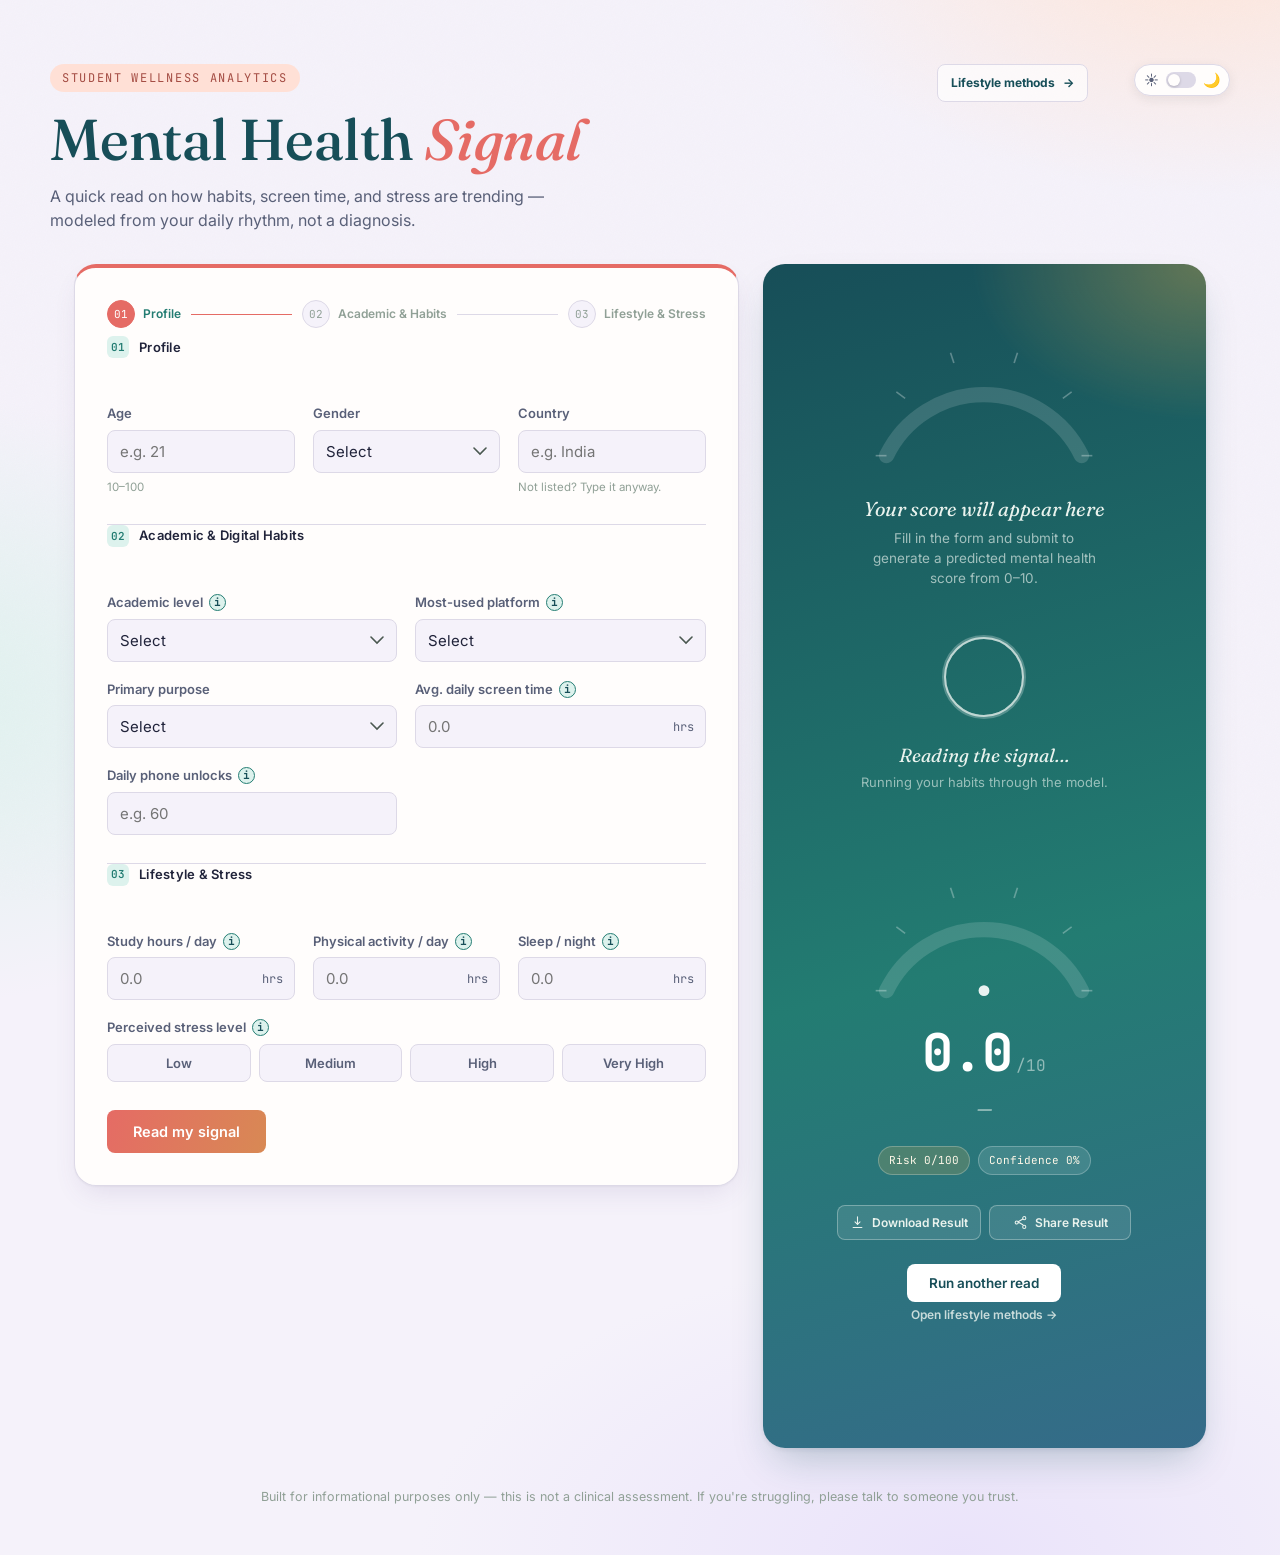
==== commit 133606ae: "Add accessible info tooltips" ====
--- a/index.html
+++ b/index.html
@@ -96,7 +96,11 @@
         <legend><span class="legend-index">02</span> Academic &amp; Digital Habits</legend>
         <div class="grid grid-2">
           <div class="field">
-            <label for="academic_level">Academic level</label>
+            <div class="label-with-info">
+              <label for="academic_level">Academic level</label>
+              <button class="info-tooltip-trigger" type="button" aria-label="More information about academic level" aria-expanded="false" aria-controls="tooltip-academic-level" aria-describedby="tooltip-academic-level">i</button>
+              <span class="info-tooltip" id="tooltip-academic-level" role="tooltip">Your current level of education helps provide context for your daily routine.</span>
+            </div>
             <select id="academic_level" name="academic_level" required>
               <option value="" disabled selected hidden>Select</option>
               <option value="High School">High School</option>
@@ -106,7 +110,11 @@
             <span class="error-msg" data-for="academic_level"></span>
           </div>
           <div class="field">
-            <label for="most_used_platform">Most-used platform</label>
+            <div class="label-with-info">
+              <label for="most_used_platform">Most-used platform</label>
+              <button class="info-tooltip-trigger" type="button" aria-label="More information about most-used platform" aria-expanded="false" aria-controls="tooltip-most-used-platform" aria-describedby="tooltip-most-used-platform">i</button>
+              <span class="info-tooltip" id="tooltip-most-used-platform" role="tooltip">This helps understand which social media platform is part of your daily digital habits.</span>
+            </div>
             <select id="most_used_platform" name="most_used_platform" required>
               <option value="" disabled selected hidden>Select</option>
               <option value="Facebook">Facebook</option>
@@ -136,7 +144,11 @@
             <span class="error-msg" data-for="purpose_of_use"></span>
           </div>
           <div class="field">
-            <label for="avg_daily_usage_hours">Avg. daily screen time</label>
+            <div class="label-with-info">
+              <label for="avg_daily_usage_hours">Avg. daily screen time</label>
+              <button class="info-tooltip-trigger" type="button" aria-label="More information about average daily screen time" aria-expanded="false" aria-controls="tooltip-daily-screen-time" aria-describedby="tooltip-daily-screen-time">i</button>
+              <span class="info-tooltip" id="tooltip-daily-screen-time" role="tooltip">Helps understand your overall daily digital usage.</span>
+            </div>
             <div class="unit-input">
               <input type="number" id="avg_daily_usage_hours" name="avg_daily_usage_hours" min="0" max="24" step="0.1" required placeholder="0.0" />
               <span class="unit">hrs</span>
@@ -144,7 +156,11 @@
             <span class="error-msg" data-for="avg_daily_usage_hours"></span>
           </div>
           <div class="field">
-            <label for="daily_unlocks">Daily phone unlocks</label>
+            <div class="label-with-info">
+              <label for="daily_unlocks">Daily phone unlocks</label>
+              <button class="info-tooltip-trigger" type="button" aria-label="More information about daily phone unlocks" aria-expanded="false" aria-controls="tooltip-daily-unlocks" aria-describedby="tooltip-daily-unlocks">i</button>
+              <span class="info-tooltip" id="tooltip-daily-unlocks" role="tooltip">Shows how frequently you interact with your phone throughout the day.</span>
+            </div>
             <input type="number" id="daily_unlocks" name="daily_unlocks" min="0" step="1" required placeholder="e.g. 60" />
             <span class="error-msg" data-for="daily_unlocks"></span>
           </div>
@@ -155,7 +171,11 @@
         <legend><span class="legend-index">03</span> Lifestyle &amp; Stress</legend>
         <div class="grid grid-3">
           <div class="field">
-            <label for="study_hours">Study hours / day</label>
+            <div class="label-with-info">
+              <label for="study_hours">Study hours / day</label>
+              <button class="info-tooltip-trigger" type="button" aria-label="More information about study hours per day" aria-expanded="false" aria-controls="tooltip-study-hours" aria-describedby="tooltip-study-hours">i</button>
+              <span class="info-tooltip" id="tooltip-study-hours" role="tooltip">Helps provide context about your daily study routine.</span>
+            </div>
             <div class="unit-input">
               <input type="number" id="study_hours" name="study_hours" min="0" max="24" step="0.1" required placeholder="0.0" />
               <span class="unit">hrs</span>
@@ -163,7 +183,11 @@
             <span class="error-msg" data-for="study_hours"></span>
           </div>
           <div class="field">
-            <label for="physical_activity_hours">Physical activity / day</label>
+            <div class="label-with-info">
+              <label for="physical_activity_hours">Physical activity / day</label>
+              <button class="info-tooltip-trigger" type="button" aria-label="More information about physical activity per day" aria-expanded="false" aria-controls="tooltip-physical-activity" aria-describedby="tooltip-physical-activity">i</button>
+              <span class="info-tooltip" id="tooltip-physical-activity" role="tooltip">Helps understand your daily physical activity pattern.</span>
+            </div>
             <div class="unit-input">
               <input type="number" id="physical_activity_hours" name="physical_activity_hours" min="0" max="4.1" step="0.1" required placeholder="0.0" />
               <span class="unit">hrs</span>
@@ -171,7 +195,11 @@
             <span class="error-msg" data-for="physical_activity_hours"></span>
           </div>
           <div class="field">
-            <label for="sleep_hours_per_night">Sleep / night</label>
+            <div class="label-with-info">
+              <label for="sleep_hours_per_night">Sleep / night</label>
+              <button class="info-tooltip-trigger" type="button" aria-label="More information about sleep per night" aria-expanded="false" aria-controls="tooltip-sleep" aria-describedby="tooltip-sleep">i</button>
+              <span class="info-tooltip" id="tooltip-sleep" role="tooltip">Sleep duration provides context about your daily rest routine.</span>
+            </div>
             <div class="unit-input">
               <input type="number" id="sleep_hours_per_night" name="sleep_hours_per_night" min="0" max="24" step="0.1" required placeholder="0.0" />
               <span class="unit">hrs</span>
@@ -179,7 +207,11 @@
             <span class="error-msg" data-for="sleep_hours_per_night"></span>
           </div>
           <div class="field field-span">
-            <label for="stress_level">Perceived stress level</label>
+            <div class="label-with-info">
+              <label for="stress_level">Perceived stress level</label>
+              <button class="info-tooltip-trigger" type="button" aria-label="More information about perceived stress level" aria-expanded="false" aria-controls="tooltip-stress-level" aria-describedby="tooltip-stress-level">i</button>
+              <span class="info-tooltip" id="tooltip-stress-level" role="tooltip">This captures how much stress you currently feel in your daily life.</span>
+            </div>
             <div class="segmented" id="stress_level_group" data-name="stress_level">
               <button type="button" class="seg-btn" data-value="Low">Low</button>
               <button type="button" class="seg-btn" data-value="Medium">Medium</button>
--- a/style.css
+++ b/style.css
@@ -305,6 +305,93 @@
   color: var(--ink-soft);
 }
 
+/* =========================================================
+   INFO TOOLTIPS
+   ========================================================= */
+.label-with-info {
+  position: relative;
+  display: inline-flex;
+  align-items: center;
+  align-self: flex-start;
+  gap: 6px;
+  z-index: 1;
+}
+
+.info-tooltip-trigger {
+  width: 17px;
+  height: 17px;
+  padding: 0;
+  border: 1px solid var(--pine);
+  border-radius: 50%;
+  background: var(--pine-tint);
+  color: var(--pine-deep);
+  font: 700 11px/15px var(--font-mono);
+  cursor: pointer;
+  transition: background-color 0.15s ease, border-color 0.15s ease, color 0.15s ease, transform 0.15s ease;
+}
+
+.info-tooltip-trigger:hover,
+.info-tooltip-trigger.is-open {
+  background: var(--pine);
+  border-color: var(--pine);
+  color: #fff;
+}
+
+.info-tooltip-trigger:focus-visible {
+  outline: 3px solid var(--pine-tint);
+  outline-offset: 2px;
+}
+
+.info-tooltip {
+  position: absolute;
+  left: 0;
+  bottom: calc(100% + 9px);
+  z-index: 20;
+  width: min(270px, calc(100vw - 48px));
+  padding: 10px 12px;
+  border: 1px solid var(--line);
+  border-radius: var(--radius-sm);
+  background: var(--surface);
+  color: var(--ink);
+  box-shadow: var(--shadow-card);
+  font-size: 12px;
+  font-weight: 400;
+  line-height: 1.45;
+  text-align: left;
+  pointer-events: none;
+  opacity: 0;
+  transform: translateY(4px);
+  visibility: hidden;
+  transition: opacity 0.15s ease, transform 0.15s ease, visibility 0.15s ease;
+}
+
+.info-tooltip::after {
+  content: "";
+  position: absolute;
+  left: 12px;
+  bottom: -6px;
+  width: 10px;
+  height: 10px;
+  border-right: 1px solid var(--line);
+  border-bottom: 1px solid var(--line);
+  background: var(--surface);
+  transform: rotate(45deg);
+}
+
+.info-tooltip-trigger:hover + .info-tooltip,
+.info-tooltip-trigger:focus-visible + .info-tooltip,
+.info-tooltip-trigger.is-open + .info-tooltip {
+  opacity: 1;
+  transform: translateY(0);
+  visibility: visible;
+}
+
+.field:has(.info-tooltip-trigger:hover),
+.field:has(.info-tooltip-trigger:focus-visible),
+.field:has(.info-tooltip-trigger.is-open) {
+  z-index: 5;
+}
+
 input[type="text"],
 input[type="number"],
 select {
@@ -847,6 +934,7 @@
   .api-note { text-align: center; }
   .result-actions { flex-direction: column; align-items: stretch; }
   .result-action-btn { width: 100%; }
+  .info-tooltip { width: min(260px, calc(100vw - 40px)); }
 }
 
 
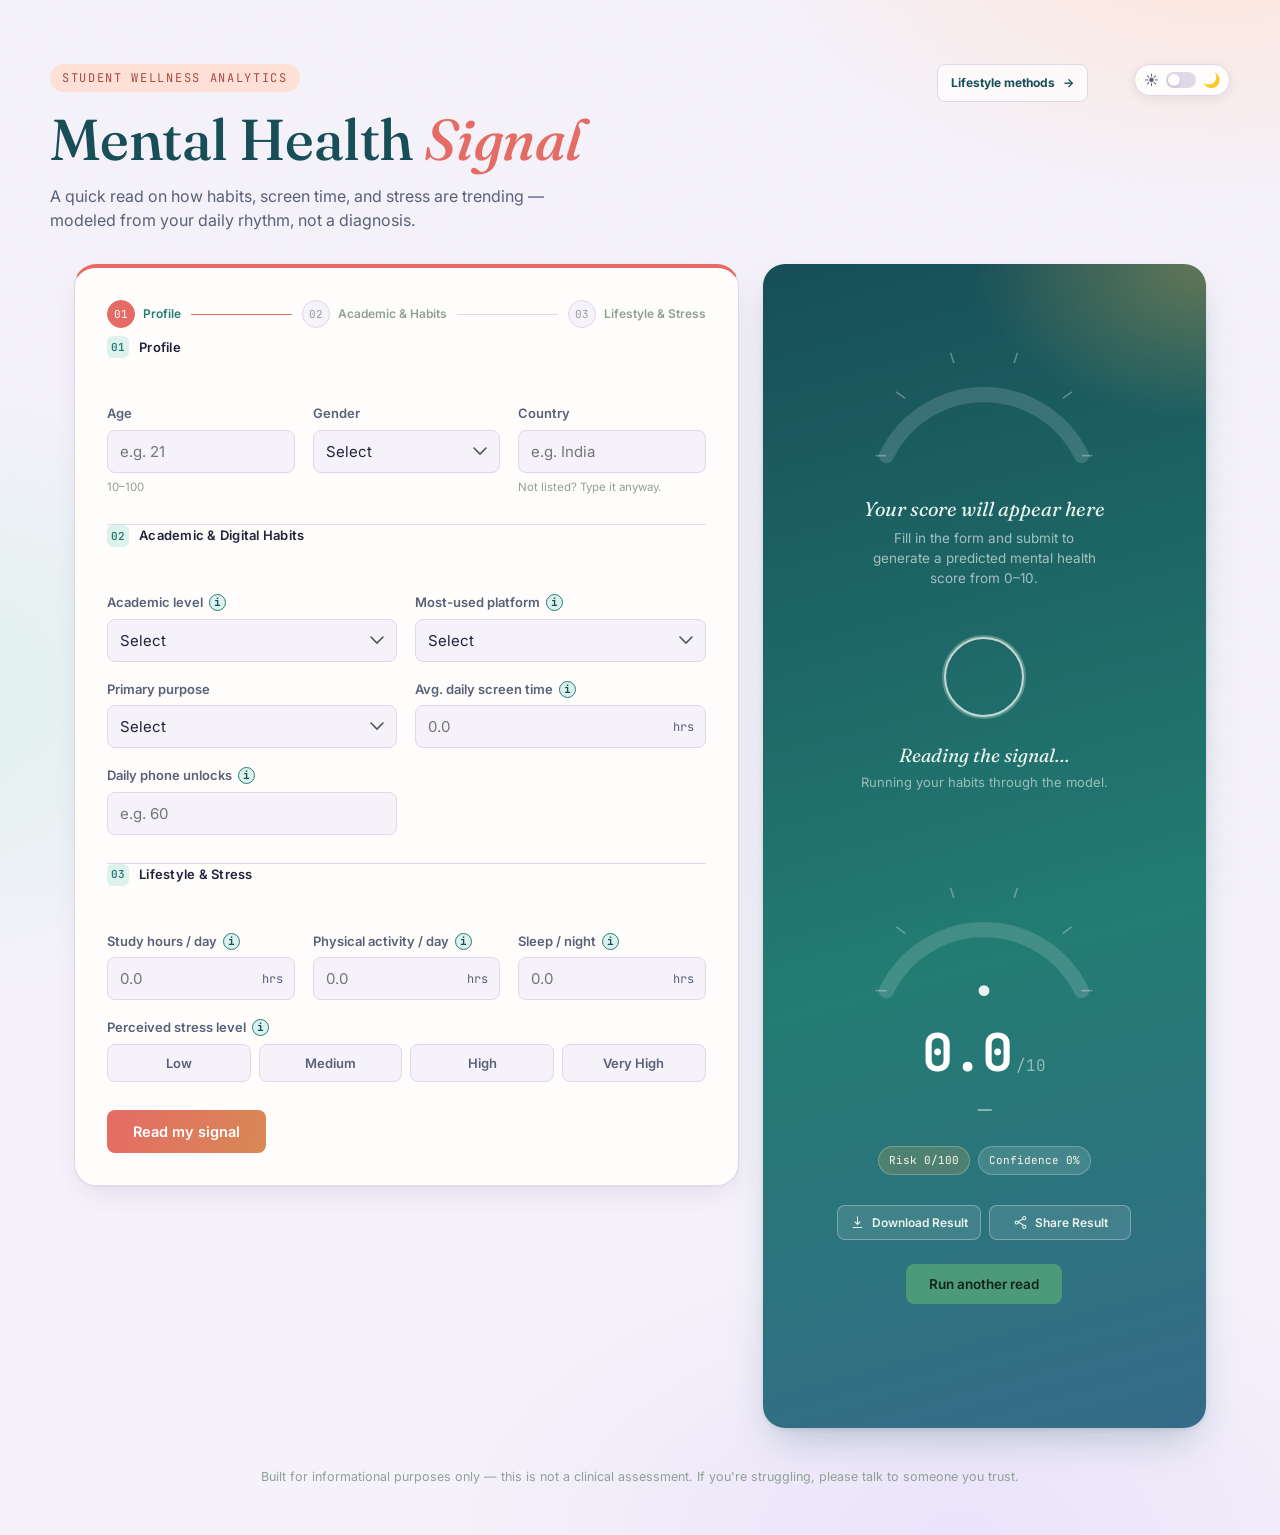
==== commit 281d69f0: "Improve result section theme styling" ====
--- a/index.html
+++ b/index.html
@@ -289,7 +289,6 @@
         </div>
         <p class="result-action-status" id="result-action-status" role="status" aria-live="polite"></p>
         <button type="button" class="reset-btn" id="reset-btn">Run another read</button>
-        <a class="result-guide-link" id="result-guide-link" href="lifestyle.html">Open lifestyle methods <span aria-hidden="true">→</span></a>
       </div>
 
       <div class="state state-error" id="state-error" hidden>
--- a/style.css
+++ b/style.css
@@ -21,7 +21,7 @@
 
   --amber:      #F2B84B;
   --coral:      #E56B65;
-  --sage:       #53A88B;
+  --sage:       #4C9A78;
   --lilac:      #8874C4;
 
   --font-display: 'Fraunces', Georgia, serif;
@@ -50,6 +50,7 @@
   --pine:       #65B6A4;
   --pine-deep:  #A9D8CB;
   --pine-tint:  #29473A;
+  --sage:       #63C7A8;
   --coral:      #F08A82;
   --submit-start:#B94F59;
   --submit-end:  #8B4E64;
@@ -740,26 +741,21 @@
   font-family: var(--font-body);
   font-weight: 600;
   font-size: 13.5px;
-  color: var(--pine-deep);
-  background: #fff;
-  border: none;
+  color: #12231D;
+  background: var(--sage);
+  border: 1px solid var(--sage);
   border-radius: var(--radius-sm);
   padding: 11px 22px;
   cursor: pointer;
-  transition: transform 0.1s ease, box-shadow 0.15s ease;
-}
-.reset-btn:hover { box-shadow: 0 6px 16px rgba(0,0,0,0.18); }
+  transition: background-color 0.15s ease, border-color 0.15s ease, transform 0.1s ease, box-shadow 0.15s ease;
+}
+.reset-btn:hover {
+  background: var(--pine-deep);
+  border-color: var(--pine-deep);
+  box-shadow: 0 6px 16px rgba(0,0,0,0.18);
+}
 .reset-btn:active { transform: scale(0.98); }
-
-.result-guide-link {
-  color: rgba(234,243,238,0.82);
-  font-size: 12px;
-  font-weight: 600;
-  text-decoration: none;
-  margin-top: 4px;
-}
-
-.result-guide-link:hover { color: #fff; }
+.reset-btn:focus-visible { outline: 3px solid var(--pine-tint); outline-offset: 2px; }
 
 /* error state */
 .state-error { padding: 28px 0; }
